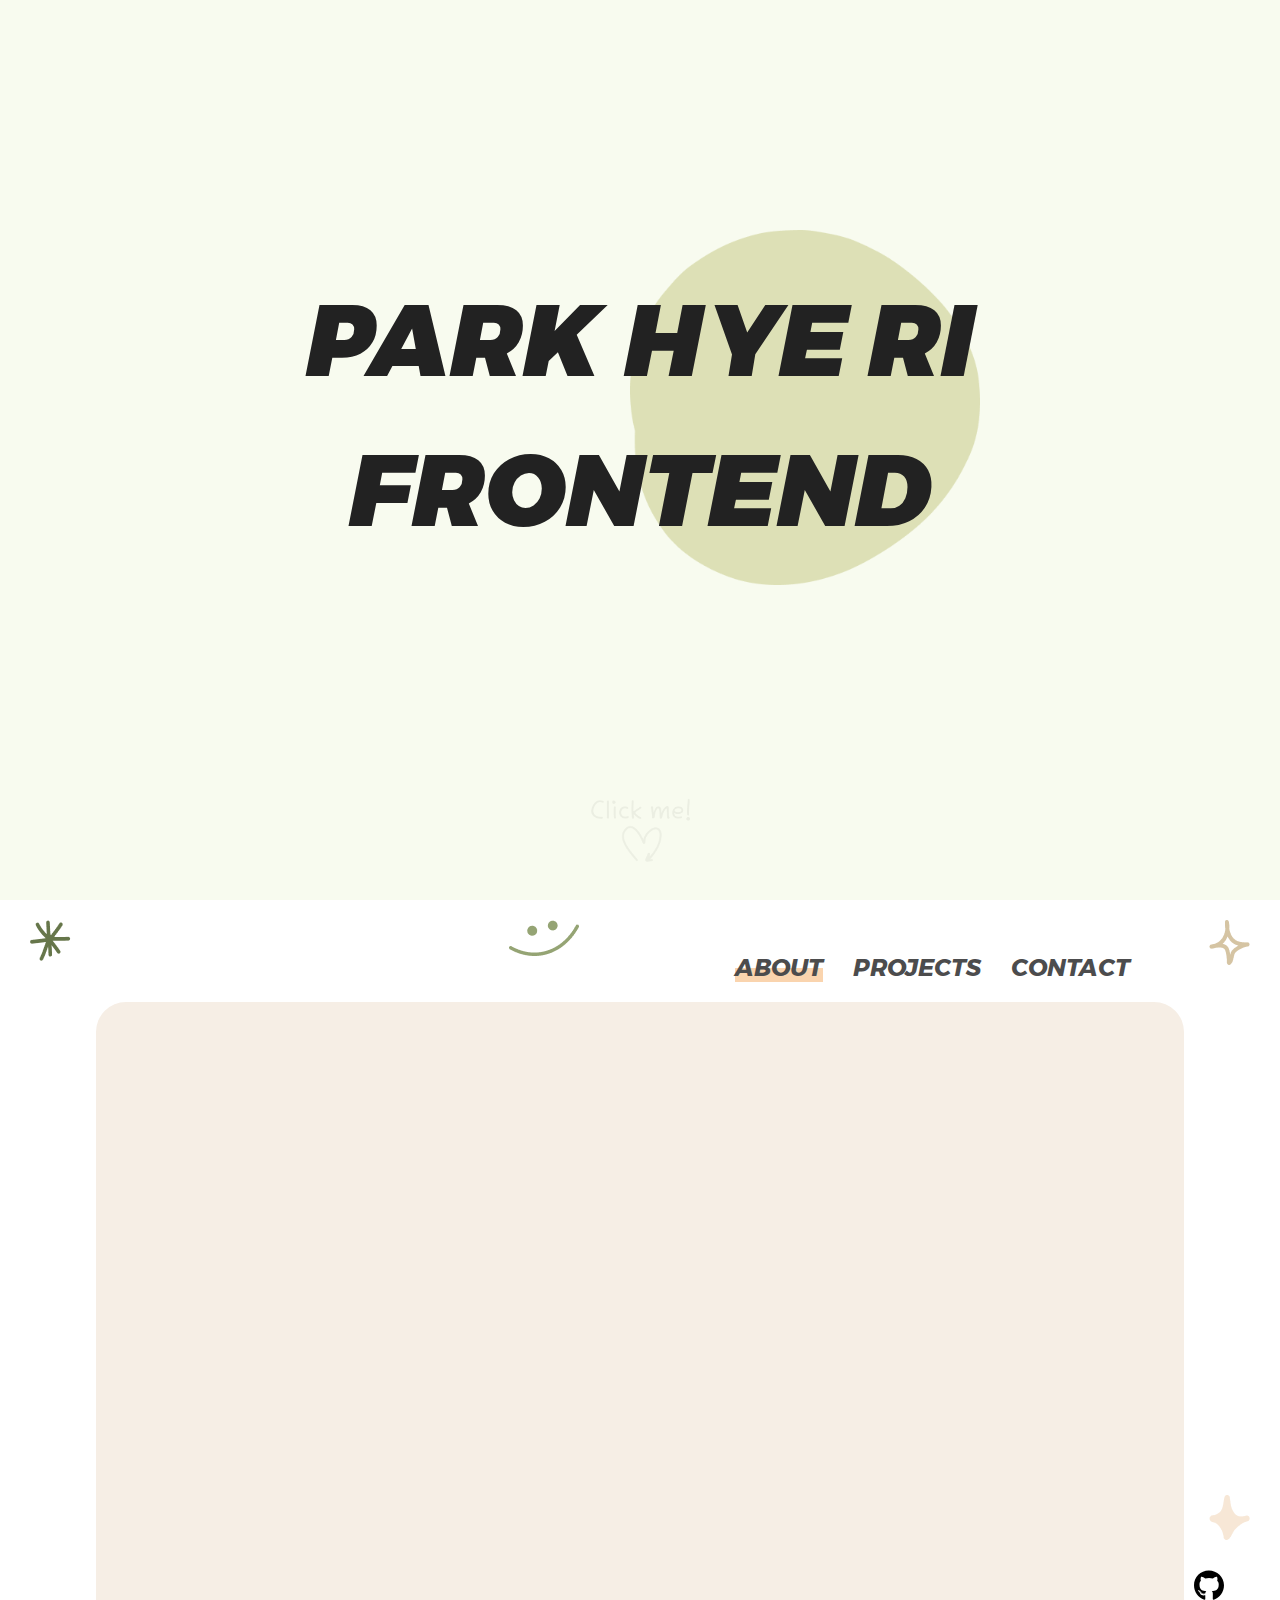
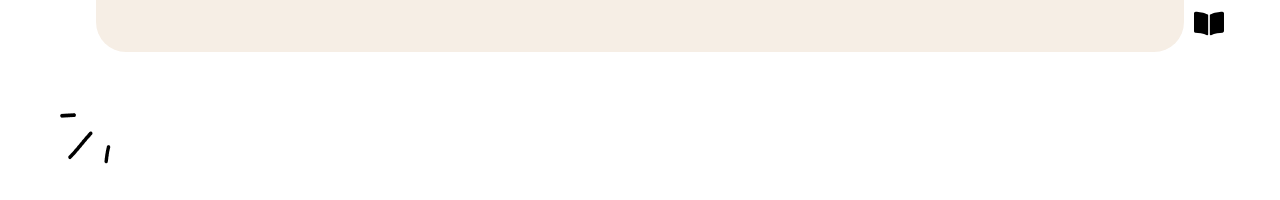
==== index.html @ 6268b131 "반응형 추가" ====
<!DOCTYPE HTML>
<html lang='ko'>
<head>
	<title>박혜리 포트폴리오</title>
	<meta charset='utf-8'>
	<meta name='Viewport' content='width=device-width, initial-scale=1.0, minimum-scale=1.0, maximum-scale=1.6'>
	<meta name='Title' content='박혜리 포트폴리오'>
	<meta name='Subject' content='박혜리 포트폴리오'>
	<meta name='Keywords' content='박혜리 포트폴리오'>
	<meta name='Author' content='Hyeri Park'>
	<meta name='Publisher' content='Hyeri Park'>
	<meta name='Description' content='박혜리의 포트폴리오입니다.'>
	<meta name='Author-Date' content='2022-08-07'>
	<meta name='Robots' content='index,follow'>

	<link rel="stylesheet" href="./css/swiper-bundle.min.css"/>
	<link href="https://unpkg.com/aos@2.3.1/dist/aos.css" rel="stylesheet">
	<link rel='stylesheet' href='css/reset.css'>
	<link rel='stylesheet' href='css/style.css'>

	<link rel="shortcut icon" href="./img/favicon.png" type="image/x-icon">
	<link rel="icon" href="./img/favicon.png" type="image/x-icon">

	<script src="./js/jquery-1.12.4.min.js"></script>
	<script src="https://cdn.jsdelivr.net/npm/swiper/swiper-bundle.min.js"></script>
	<script src="https://unpkg.com/aos@2.3.1/dist/aos.js"></script>
	<script src='js/script.js' defer></script>
</head>
<body>
	<div id="wrap">
		<header id="header" class="content header-area">
			<div class="heading">
				<div>
					<h1 class="slide-up">
						PARK HYE RI
					</h1>
				</div>
				<div>
					<h1 class="slide-up">
						FRONTEND
					</h1>
				</div>
			</div>
			<img src="./img/Vector.png" alt="Vector" class="vector">
			<a href="#content" class="click"></a>
		</header> 
		<main>
			<section id="content" class="content scroll-spy">
				<div class="menu-wrap">
					<ul class="menu">
						<li><a href="#about-wrap" class="on">ABOUT</a></li>
						<li><a href="#projects-wrap">PROJECTS</a></li>
						<li><a href="#contact-wrap">CONTACT</a></li>
					</ul>
				</div>
				<div class="content-wrap">
					<div data-aos="fade-up" data-aos-easing="linear" data-aos-duration="800" id="about-wrap" class="ct-wrap">
						<div class="desc_l">
							<h2>About me</h2>
							<img src="./img/me.JPG" alt="이미지">
							<div class="about_me">
								<p class="name">Name.</p><span>박혜리</span><br />
								<p class="age">Age.</p><span>25세</span><br />
								<p class="contact">Contact.</p><span>010.3350.7103</span><br />
								<p class="email">E-mail.</p><span>parkri1240@gmail.com</span>
							</div>
							<p>늘 혁신과 변화를 꿈꾸는 박혜리입니다.<br />
								배우는 것을 좋아하고,<br />
								새로운 목표를 향한 도전을 즐깁니다. <br />
								발전해가는 모습 확실하게 보여드리겠습니다! 
							</p>
						</div>
						<div class="skills">
							<p>Skills</p>
							<div class="skill-wrap">
								<div class="html">
									<p class="sub">HTML/CSS</p>
									<p class="percent">90%</p>
									<div id="skill-bar" class="progress-bar">
										<div class="progress"> </div>
									</div>
								</div>
								<div class="js">
									<p class="sub">Javascript</p>
									<p class="percent">70%</p>
									<div id="skill-bar" class="progress-bar">
										<div class="progress-bar2"></div>
									</div>
									
								</div>
								<div class="jquery">
									<p class="sub">jQuery</p>
									<p class="percent">70%</p>
									<div id="skill-bar" class="progress-bar">
										<div class="progress-bar3"></div>
									</div>
								</div>
								<div class="react">
									<p class="sub">React</p>
									<p class="percent">60%</p>
									<div id="skill-bar" class="progress-bar">
										<div class="progress-bar4"></div>
									</div>
								</div>
							</div>
							<div class="skill-etc">
								<p>Bootstrap</p>
								<p class="etcP">Scss</p>
								<p class="etcP">Git</p>
								<p>Photoshop</p>
								<p>Illustrator</p>
								<p>Figma</p>
								<p>Zeplin</p>
							</div>
						</div>
					</div>
					<div id="projects-wrap" class="ct-wrap">
						<div class="projects-header">
							<h2>Projects</h2>
						</div>
						<div class="swiper mySwiper">
							<div class="swiper-wrapper">
								<div class="swiper-slide slideMr">
								<img src="./img/p_01.png" alt="행정안전부">
								<div class="content">
									<a href="http://hyeri1240.dothome.co.kr/index.html" target="_blank">바로가기</a>
								</div>
								<h3>01. 행정안전부</h3>
								<p>- 22.06.17~22.07.15 (약 1개월 소요)<br />
									- 관공서 홈페이지 및 주요 메뉴 페이지 클론 코딩<br />
									- Api(뉴스, 날씨, 지도)<br />
									- HTML, CSS, Javascript<br />
								</p>
								</div>
								<div class="swiper-slide">
								<img src="./img/p_02.png" alt="행정안전부">
								<div class="content">
									<a href="https://ririhh.github.io/lotte/" target="_blank">바로가기</a>
								</div>
								<h3>02. 롯데백화점</h3>
								<p>- 22.07.20~22.08.07 (약 2주 소요)<br />
									- 클론 코딩 및 반응형 리디자인<br />
									- HTML, CSS, jQuery<br />
								</p>
								</div>
								<div class="swiper-slide">
								<img src="./img/p_03.png" alt="29cm">
								<div class="content">
									<a href="https://ririhh.github.io/mobile/" target="_blank">바로가기</a>
								</div>
								<h3>03. 29CM </h3>
								<p>- 22.08.08~22.08.15 (약 1주 소요)<br />
									- 29CM 어플을 새로운 웹 앱으로 구현<br />
									- HTML, SCSS, ,Javascript, jQuery<br />
								</p>
								</div>
								<div class="swiper-slide">
								<img src="./img/p_05.png" alt="투두">
								<div class="content">
									<a href="https://ririhh.github.io/momentum_js/" target="_blank">바로가기</a>
								</div>
								<h3>04. 크롭 앱</h3>
								<p>- 22.08.28~22.09.04 (약 1주 소요)<br />
									- 크롬 앱 클론 코딩<br />
									- 투 두 리스트, 현재 위치/시각, 배경 사진/명언 랜덤<br />
									- HTML, CSS, Javascript<br />
								</p>
								</div>
								<div class="swiper-slide">
								<img src="./img/p_04.png" alt="그림판">
								<div class="content">
									<a href="https://ririhh.github.io/meme-maker/" target="_blank">바로가기</a>
								</div>
								<h3>05. 그림판</h3>
								<p>- 22.09.10~22.09.18 (약 1주 소요)<br />
									- 그림판으로 활용 가능한 클론 코딩<br />
									- 그림 그리기, 이미지 추가, 삭제 기능 추가<br >
									- HTML, CSS, Javascript<br />
								</p>
								</div>
								<div class="swiper-slide">
								<img src="./img/p_06.png" alt="kurly">
								<div class="content">
									<a href="https://ririhh.github.io/kurly/" target="_blank">바로가기</a>
								</div>
								<h3>06. 마켓컬리 회원가입 폼</h3>
								<p>- 22.09.13~22.09.28 (약 2주 소요)<br />
									- 클론 코딩<br />
									- React, SCSS<br />
								</p>
								</div>
							</div>
							<div class="swiper-button-next"><img src="./img/next_btn.png" alt="next"></div>
						</div>
					</div>
					<div id="contact-wrap" class="ct-wrap">
						<div class="contact-header">
							<h2 class="contact">Contact</h2>
							<h2 class="thankyou">Thank you!</h2>
						</div>
						<div class="myInfo">
							<div class="myInfo-wrap">
								<p><img src="./img/location.png" alt="location">Suwon-si, South Korea</p>
								<p><img src="./img/email.png" alt="email">parkri1240@gmail.com</p>
								<p><img src="./img/call.png" alt="call">010.3350.7103</p>
							</div>
						</div>
					</div>
					<div class="link">
						<ul>
							<li><a href="https://github.com/ririhh" target="_blank"><img src="./img/github.svg" alt="gitImg"></a></li>
							<li><a href="https://ririhh.github.io/daily/" target="_blank"><img src="./img/book.svg" alt="bookImg" class="book"></a></li>
						</ul>
					</div>
				</div>
				<div class="bImg2">
					<img src="./img/b1.png" alt="b1" class="b102">
					<img src="./img/b2.png" alt="b2" class="b202">
					<img src="./img/b3.png" alt="b3" class="b302">
					<img src="./img/b4.png" alt="b4" class="b402">
					<img src="./img/b5.png" alt="b5" class="b502">
				</div>
			</section>
		</main>
	</div>
	<div class="alert">
		<h2>Your screen is too small.</h2>
	</div>
</div>

</body>
</html>
---- css/style.css ----
@charset "utf-8";

@font-face {
    font-family: 'Montserrat-extra';
    src: url('../font/Montserrat-BlackItalic.ttf') format('truetype');
}
@font-face {
  font-family: 'Montserrat-bold';
  src: url('../font/Montserrat-BoldItalic.ttf') format('truetype');
}


html{width:100%; height:100%; overflow: hidden;} 
body {width: 100%; height: 100%; background-attachment: fixed;}

#header{position: relative; z-index: 1; width: 100%; height: 100vh; background: #F8FBEF;}
#header .vector{position: absolute; right: 300px; top: 230px; width: 350px; z-index: 10;}
#header .click{width: 100px; height: 68px; position: absolute; bottom: 38px; left: 50%; transform: translateX(-50%); cursor: pointer; background: url(../img/click.png) no-repeat; background-size: cover; 
  animation: motion 0.5s linear 0s infinite alternate;
  -moz-animation: motion 0.5s linear 0s infinite alternate;
  -webkit-animation: motion 0.5s linear 0s infinite alternate;
  -o-animation: motion 0.5s linear 0s infinite alternate;
  display: none;
}
#header .click:hover{background: url(../img/click_hover.png) no-repeat; width: 100px; height: 68px; background-size: cover;}

@keyframes motion {
	0% {bottom: 38px; }
	100% {bottom: 28px;}
}


#header .heading{position: relative; top: 265px; z-index: 11;}
#header .heading>div{overflow: hidden;}
#header .heading>div{-webkit-animation-delay: 0; animation-delay: 0;}
#header .heading>div:nth-child(2)>p{-webkit-animation-delay: 0.05s; animation-delay: 0.05s;}
#header .heading div h1{font-size: 100px; font-family: 'Montserrat-extra'; text-align: center; 
  animation: slide-up 1.2s cubic-bezier(0.65, 0, 0.35, 1) both;
  -webkit-animation: slide-up 1.2s cubic-bezier(0.65, 0, 0.35, 1) both;}

@-webkit-keyframes slide-up {
  0% {
    transform: translateY(100px);
  }
  100% {
    transform: translateY(0);
  }
}

@keyframes slide-up {
  0% {
    transform: translateY(100px);
  }
  100% {
    transform: translateY(0);
  }
}

#content{position: relative; width: 100%; height: 100vh; overflow: hidden;}
#content .menu-wrap{position: absolute; right: 120px; top: 50px;}
#content .menu-wrap ul{display: flex;}
#content .menu-wrap ul li{margin-right: 30px;}
#content .menu-wrap ul li a{font-size: 24px;font-family: 'Montserrat-bold', sans-serif; color: #4C4C4D;}
#content .menu-wrap ul li a.on{background: linear-gradient(to top, #fad4ae 50%, transparent 50%);}
#content .content-wrap{width: 85%; height: 650px; background: #f6eee5; border-radius: 30px; position: relative; top: 102px; left: 50%; transform: translateX(-50%);}
#content .content-wrap #about-wrap{display: flex;  
  animation: fadein 3s;
  -moz-animation: fadein 3s; 
  -webkit-animation: fadein 3s; 
  -o-animation: fadein 3s;}
#content .content-wrap #about-wrap .desc_l{width: 50%; position: relative; top: 130px;}
#content .content-wrap #about-wrap .desc_l h2{font-size: 40px; color: #4C4C4D; font-family: 'Montserrat-bold', sans-serif; position: absolute; top: -90px; left: 45px; font-weight: 900;}
#content .content-wrap #about-wrap .desc_l img{border-radius: 50%; width: 130px; position: absolute; top: 25px; left: 40px;}
#content .content-wrap #about-wrap .desc_l>p{font-size: 23px; text-align: center; line-height: 200%; position: relative; top: 250px; left: 0px; line-height: 210%;}
#content .content-wrap #about-wrap .desc_l .about_me{line-height: 50.2px; position: absolute; left: 200px; top: 14px; width: 345px; font-size: 22px;}
#content .content-wrap #about-wrap .desc_l .about_me p{display: inline; color: #66764A; font-weight: 500; padding-right: 35px;} 
#content .content-wrap #about-wrap .desc_l .about_me p.name{padding-right: 51px;}
#content .content-wrap #about-wrap .desc_l .about_me p.age{padding-right: 75px;}
#content .content-wrap #about-wrap .desc_l .about_me p.contact{padding-right: 34px;}
#content .content-wrap #about-wrap .desc_l .about_me p.email{padding-right: 48px; white-space: nowrap;}
#content .content-wrap #about-wrap .skills{width: 50%; padding: 104px 63px 0 63px;}
#content .content-wrap #about-wrap .skills>p{font-size: 26px; font-weight: bold; border-bottom: 2px solid #333; width: 140px;}
#content .content-wrap #about-wrap .skills .skill-wrap>div{position: relative; margin-top: 28px;}
#content .content-wrap #about-wrap .skills .skill-wrap div>p{display: inline; font-size: 16px;}
#content .content-wrap #about-wrap .skills .skill-wrap div .percent{position: absolute; right: 0;}
#content .content-wrap #about-wrap .skills .skill-etc{margin-top: 40px;}
#content .content-wrap #about-wrap .skills .skill-etc p{display: inline-block; font-size: 14px; margin-right: 5px;border: 1px solid #333; padding: 5px 10px;}
#content .bImg2 img{position: absolute;}
#content .bImg2 .b102{top:20px; left: 30px;}
#content .bImg2 .b202{top:20px; right: 30px;}
#content .bImg2 .b302{top:20px; right: 700px;}
#content .bImg2 .b402{bottom: 36px; left: 75px;}
#content .bImg2 .b502{bottom: 260px; right: 30px;}

#skill-bar{margin-top: 10px;}
.progress-bar, .progress-bar2, .progress-bar3, .progress-bar4 {width: 100%; height: 30px; background-color: #dedede; font-weight: 600; font-size: .8rem; margin-bottom: 1rem; border-radius: 20px;}
.progress-bar>div{width: 0; height: 30px; padding: 0; text-align: center; color: #111; border-radius: 20px;}
.progress-bar .progress { background-color: #66764A;}
.progress-bar .progress-bar2 {background-color: #D5C4A3;}
.progress-bar .progress-bar3 {background-color: #e0ac73;}
.progress-bar .progress-bar4 {background-color: #95A474;}

#content .content-wrap #projects-wrap {display: none;
  animation: fadein 3s;
  -moz-animation: fadein 3s; 
  -webkit-animation: fadein 3s; 
  -o-animation: fadein 3s;}

@keyframes fadein {
  from {
      opacity: 0;
  }
  to {
      opacity: 1;
  }
}
@-moz-keyframes fadein { 
    from {
        opacity: 0;
    }
    to {
        opacity: 1;
    }
}
@-webkit-keyframes fadein { 
    from {
        opacity: 0;
    }
    to {
        opacity: 1;
    }
}
@-o-keyframes fadein { 
    from {
        opacity: 0;
    }
    to {
        opacity: 1;
    }
}

#content .content-wrap #projects-wrap .projects-header{display: flex; justify-content: space-between;}
#content .content-wrap #projects-wrap .projects-header h2{font-size: 40px; color: #4C4C4D; font-family: 'Montserrat-bold', sans-serif; position: absolute; top: 40px; left: 45px; font-weight: 900;}
#content .content-wrap #projects-wrap .projects-header .menu{position: absolute; top:70px; right: 100px; z-index: 999;}
#content .content-wrap #projects-wrap .projects-header .menu ul{display: flex; height: 0;}
#content .content-wrap #projects-wrap .projects-header .menu ul li{margin-left: 60px;}
#content .content-wrap #projects-wrap .projects-header .menu ul li a{font-size: 22px; color: #333; font-weight: 600; letter-spacing: 3px;}
#content .content-wrap #projects-wrap .projects-header .menu ul li:hover a{color: rgb(0,0,0,.5);}
#content .content-wrap #projects-wrap .p_main .p_btn a.prev{position: absolute; top: 85%; left: 30px;}
#content .content-wrap #projects-wrap .p_main .p_btn a.next{position: absolute; top: 85%; right: 30px;}

#content .content-wrap .arrow{position: absolute; top: 90%; left: 50%; transform: translateX(-50%); z-index: 9999;}

.swiper {
  position: absolute;
  top: 13%;
  left: 10px;
  width: 100%;
  height: 77%;
}

.swiper-slide:first-child{
  margin-left: -60px;
}

.swiper-slide img {
  display: block;
  width: 340px;
  height: 193px;
  object-fit: cover;
  position: absolute;
  top: 72px;
  left: 180px;
}
.swiper-slide img.cmImg{
  width:300px
}

.swiper-slide h3{
  font-size: 22px;
  position: absolute;
  top: 282px;
  left: 190px;
  font-weight: bold;
  width: 320px;
  text-align: left;
}
.swiper-slide p{
  text-align: left;
  font-size: 18px;
  position: absolute;
  top: 324px;
  left: 190px;
  width: 417px;
  line-height: 180%;
}

.swiper-slide .content{
  position: absolute;
  top: 72px;
  left: 180px;
}
.swiper-slide>div:hover a{
  opacity: 1;
}
.swiper-slide .content a{
  background: rgba(0,0,0,.7);
  border-radius: 15px;
  transition: .5s;
  opacity: 0;
  width: 340px;
  height: 193px;
  display: block;
  text-align: center;
  line-height: 198px;
  color: #fff;
}
.swiper-button-next{
  position: absolute;
  top:480px;
  right: 200px;
}
.swiper-wrapper{
  margin-left:-110px
}

#content .content-wrap #contact-wrap{display: none;  
  animation: fadein 3s;
  -moz-animation: fadein 3s; 
  -webkit-animation: fadein 3s; 
  -o-animation: fadein 3s;}
#content .content-wrap #contact-wrap .contact-header h2{font-size: 40px; color: #4C4C4D; font-family: 'Montserrat-bold', sans-serif; font-weight: 900;}
#content .content-wrap #contact-wrap .contact-header .contact{position: relative; top: 40px; left: 45px;}
#content .content-wrap #contact-wrap .contact-header .thankyou{position: absolute; bottom: 40px; right: 45px;}
#content .content-wrap #contact-wrap .myInfo{line-height: 550%; position: relative; top: 140px; height: 250px;}
#content .content-wrap #contact-wrap .myInfo .myInfo-wrap{width: 270px; margin: 18px auto;}
#content .content-wrap #contact-wrap .myInfo .myInfo-wrap p{font-size: 20px; position: relative; }
#content .content-wrap #contact-wrap .myInfo .myInfo-wrap p img{width: 40px; position: relative; top: 13px; left: -8px;}
#content .content-wrap .link ul{position: absolute; bottom: 10px; right:-40px;}
#content .content-wrap .link ul li a img{width: 30px; transition: .4s;}
#content .content-wrap .link ul li:hover a img{scale: 1.2;}
#content .content-wrap .link ul li a .book{margin-top: 3px;}

.alert{background: #F8FBEF; width: 100%; height: 100vh; display: grid; place-items: center; display: none;}
.alert h2{font-size: 30px; position: absolute; top: 50%; left: 50%; transform: translate(-50%,-50%); width: 25ch; animation: typing 2s steps(25), blink .5s step-end infinite alternate; white-space: nowrap;  overflow: hidden; font-family: monospace;} 

@keyframes typing {
  from {
    width: 0
  }
}
    
@keyframes blink {
  50% {
    border-color: transparent
  }
}
 
@media screen and (max-width: 1330px ){
  #content .content-wrap #about-wrap .skills .skill-etc p{margin-bottom: 10px;}
  #content .content-wrap #about-wrap .desc_l .about_me{font-size: 18px;}
  #content .content-wrap #about-wrap .desc_l .about_me p.age{padding-right: 66px;}
  #content .content-wrap #about-wrap .desc_l .about_me p.contact{padding-right: 37px;}
  #content .content-wrap #about-wrap .desc_l>p{font-size: 20px; top: 284px; left: 25px;}
  #content .bImg2 .b402{left: 60px;}
}
@media screen and (max-width: 1169px ){
  #content .content-wrap #about-wrap .desc_l .about_me{font-size: 16px;}
  #content .content-wrap #about-wrap .desc_l .about_me p.age{padding-right: 63px;}
}
@media screen and (max-width: 1104px ){
  #content .content-wrap #about-wrap .desc_l .about_me p.name{padding-right: 20px;}
  #content .content-wrap #about-wrap .desc_l .about_me p.age{padding-right: 34px;}
  #content .content-wrap #about-wrap .desc_l .about_me p.contact{padding-right: 8px;}
  #content .content-wrap #about-wrap .desc_l .about_me p.email{padding-right: 19px;}
  #content .bImg2 .b402{left: 48px;}
}
@media screen and (max-width: 1050px ){
  #content .content-wrap #about-wrap .desc_l .about_me{font-size: 14px;}
  #content .content-wrap #about-wrap .desc_l>p{font-size: 19px;}
}
@media screen and (max-width: 1290px ){
  .swiper-slide img{width: 279px; height: auto;}
  .swiper-slide .content a{width: 279px; height: 158.36px; line-height: 160px;}
  .swiper-slide h3{top: 250px;}
  .swiper-slide p{top: 288px;}
  .swiper{left: 0;}
}
@media screen and (max-width: 1225px ){
  .swiper-slide img{width: 252px; height: auto;}
  .swiper-slide .content a{width: 252px; height: 143.78px; line-height: 148px;}
  .swiper-slide h3{top: 230px;}
  .swiper-slide p{top: 268px; font-size: 14px;}
}
@media screen and (max-width: 1000px ){
  #wrap{display: none;}
  .alert{display: block;}
}
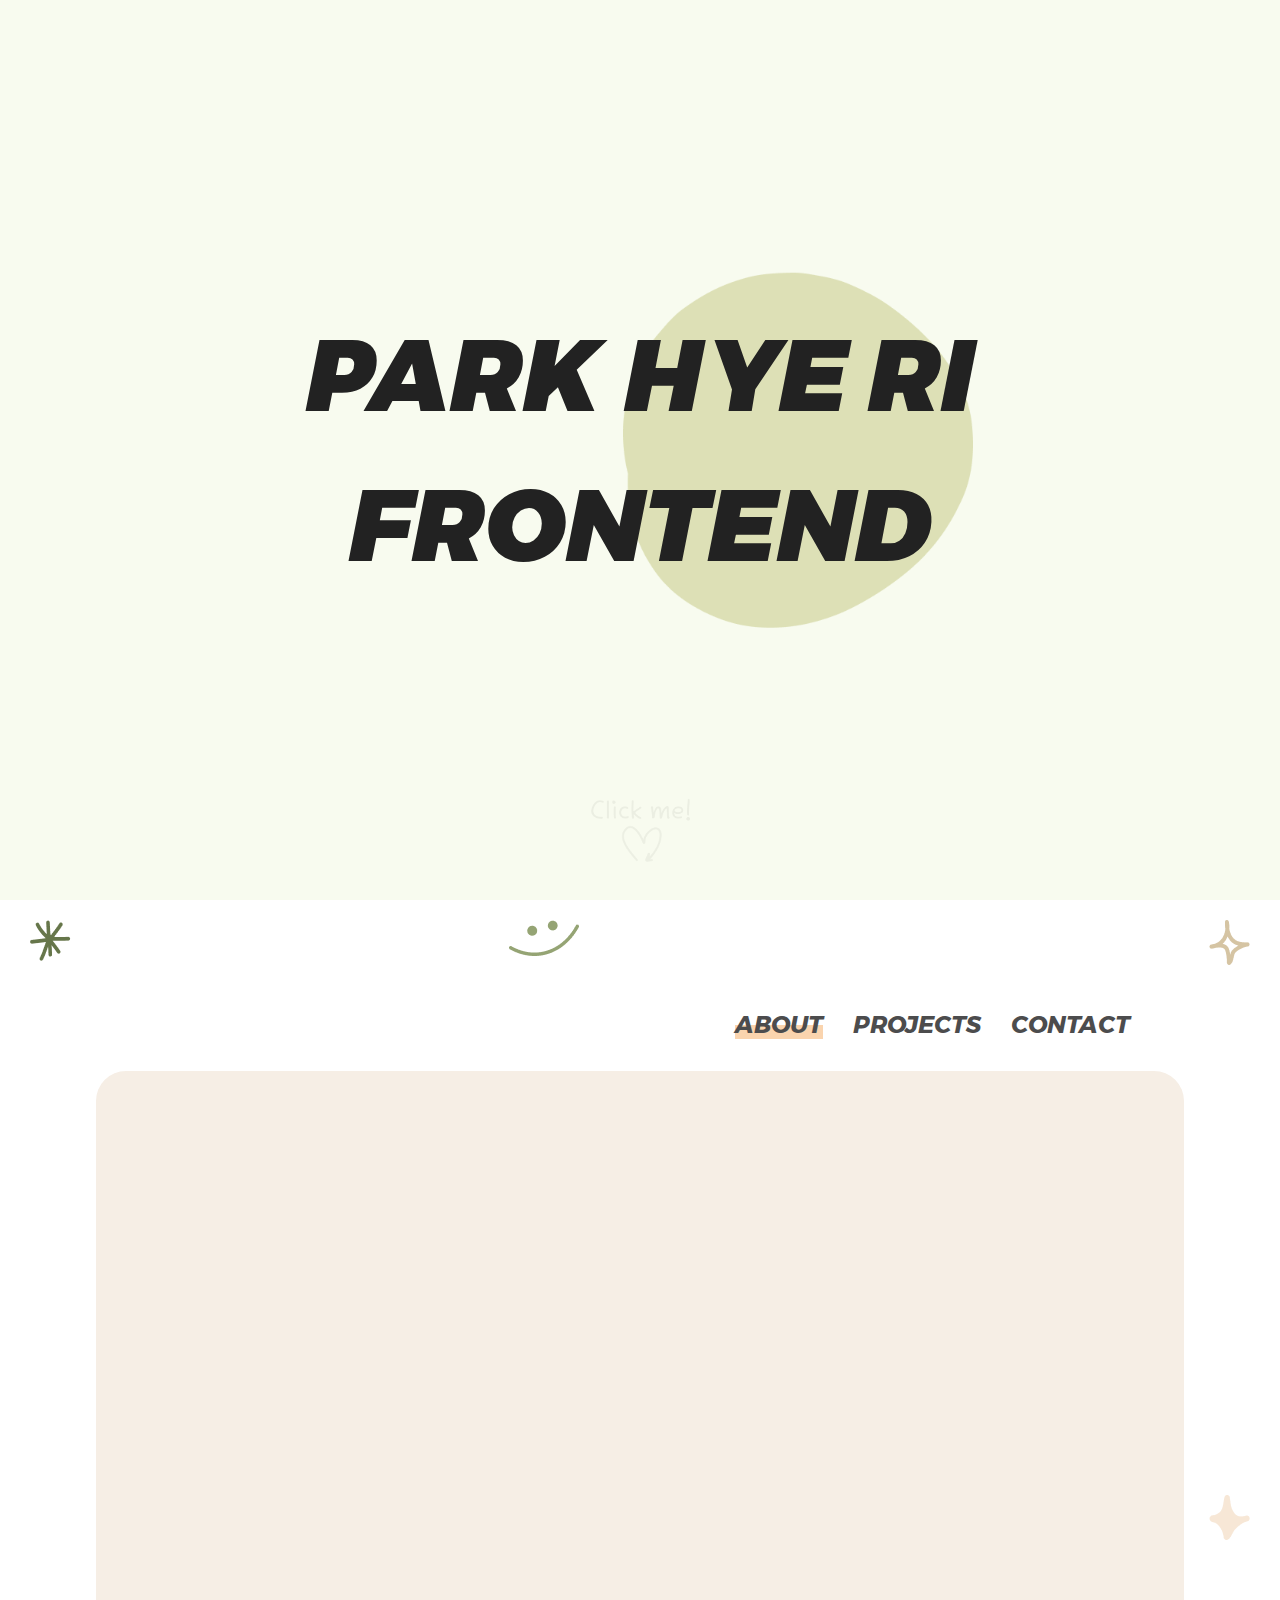
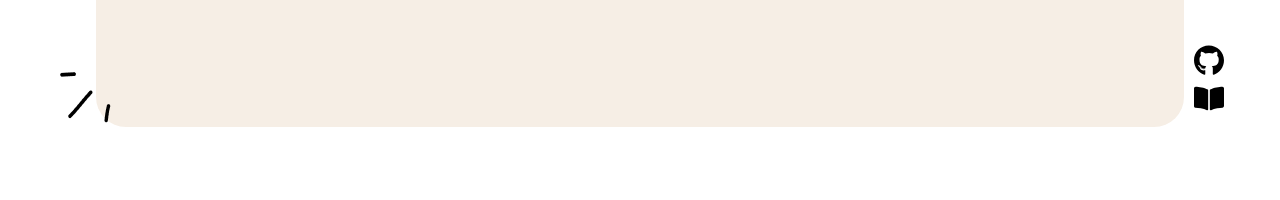
==== commit 263c8f37: "설명 추가" ====
--- a/index.html
+++ b/index.html
@@ -55,8 +55,8 @@
 				</div>
 				<div class="content-wrap">
 					<div data-aos="fade-up" data-aos-easing="linear" data-aos-duration="800" id="about-wrap" class="ct-wrap">
+						<h2>About me</h2>
 						<div class="desc_l">
-							<h2>About me</h2>
 							<img src="./img/me.JPG" alt="이미지">
 							<div class="about_me">
 								<p class="name">Name.</p><span>박혜리</span><br />
@@ -161,7 +161,7 @@
 								</div>
 								<h3>04. 크롭 앱</h3>
 								<p>- 22.08.28~22.09.04 (약 1주 소요)<br />
-									- 크롬 앱 클론 코딩<br />
+									- 자바스크립트를 이용한 크롬 앱 클론 코딩<br />
 									- 투 두 리스트, 현재 위치/시각, 배경 사진/명언 랜덤<br />
 									- HTML, CSS, Javascript<br />
 								</p>
@@ -173,7 +173,7 @@
 								</div>
 								<h3>05. 그림판</h3>
 								<p>- 22.09.10~22.09.18 (약 1주 소요)<br />
-									- 그림판으로 활용 가능한 클론 코딩<br />
+									- 자바스크립트를 이용한 그림판 클론 코딩<br />
 									- 그림 그리기, 이미지 추가, 삭제 기능 추가<br >
 									- HTML, CSS, Javascript<br />
 								</p>
@@ -227,6 +227,5 @@
 		<h2>Your screen is too small.</h2>
 	</div>
 </div>
-
 </body>
 </html>
--- a/css/style.css
+++ b/css/style.css
@@ -8,13 +8,24 @@
   font-family: 'Montserrat-bold';
   src: url('../font/Montserrat-BoldItalic.ttf') format('truetype');
 }
-
+@font-face {
+  font-family: 'NotoSansR';
+  src: url('../font/NotoSansKR-Regular.otf') format('truetype');
+}
+@font-face {
+  font-family: 'NotoSanM';
+  src: url('../font/NotoSansKR-Medium.otf') format('truetype');
+}
+@font-face {
+  font-family: 'NotoSansB';
+  src: url('../font/NotoSansKR-Bold.otf') format('truetype');
+}
 
 html{width:100%; height:100%; overflow: hidden;} 
-body {width: 100%; height: 100%; background-attachment: fixed;}
+body {width: 100%; height: 100%; font-family: 'NotoSansR', sans-serif;}
 
 #header{position: relative; z-index: 1; width: 100%; height: 100vh; background: #F8FBEF;}
-#header .vector{position: absolute; right: 300px; top: 230px; width: 350px; z-index: 10;}
+#header .vector{position: absolute; right: 24%; top: 50%; transform: translateY(-50%); width: 350px; z-index: 10;}
 #header .click{width: 100px; height: 68px; position: absolute; bottom: 38px; left: 50%; transform: translateX(-50%); cursor: pointer; background: url(../img/click.png) no-repeat; background-size: cover; 
   animation: motion 0.5s linear 0s infinite alternate;
   -moz-animation: motion 0.5s linear 0s infinite alternate;
@@ -30,7 +41,7 @@
 }
 
 
-#header .heading{position: relative; top: 265px; z-index: 11;}
+#header .heading{position: absolute; top: 50%; left: 50%; transform: translate(-50%,-50%); width: 100%; z-index: 11;}
 #header .heading>div{overflow: hidden;}
 #header .heading>div{-webkit-animation-delay: 0; animation-delay: 0;}
 #header .heading>div:nth-child(2)>p{-webkit-animation-delay: 0.05s; animation-delay: 0.05s;}
@@ -62,29 +73,26 @@
 #content .menu-wrap ul li{margin-right: 30px;}
 #content .menu-wrap ul li a{font-size: 24px;font-family: 'Montserrat-bold', sans-serif; color: #4C4C4D;}
 #content .menu-wrap ul li a.on{background: linear-gradient(to top, #fad4ae 50%, transparent 50%);}
-#content .content-wrap{width: 85%; height: 650px; background: #f6eee5; border-radius: 30px; position: relative; top: 102px; left: 50%; transform: translateX(-50%);}
-#content .content-wrap #about-wrap{display: flex;  
+#content .content-wrap{width: 85%; height: 656px; background: #f6eee5; border-radius: 30px; position: absolute; top: 12%; left: 50%; transform: translateX(-50%);}
+#content .content-wrap #about-wrap{
+  display: flex;
   animation: fadein 3s;
   -moz-animation: fadein 3s; 
   -webkit-animation: fadein 3s; 
   -o-animation: fadein 3s;}
-#content .content-wrap #about-wrap .desc_l{width: 50%; position: relative; top: 130px;}
-#content .content-wrap #about-wrap .desc_l h2{font-size: 40px; color: #4C4C4D; font-family: 'Montserrat-bold', sans-serif; position: absolute; top: -90px; left: 45px; font-weight: 900;}
+#content .content-wrap #about-wrap h2{font-size: 40px; color: #4C4C4D; font-family: 'Montserrat-bold', sans-serif; position: absolute; top: 38px; left: 47px;}
+#content .content-wrap #about-wrap .desc_l{width: 50%; position: relative; top: 120px; left: 5%;}
 #content .content-wrap #about-wrap .desc_l img{border-radius: 50%; width: 130px; position: absolute; top: 25px; left: 40px;}
-#content .content-wrap #about-wrap .desc_l>p{font-size: 23px; text-align: center; line-height: 200%; position: relative; top: 250px; left: 0px; line-height: 210%;}
-#content .content-wrap #about-wrap .desc_l .about_me{line-height: 50.2px; position: absolute; left: 200px; top: 14px; width: 345px; font-size: 22px;}
-#content .content-wrap #about-wrap .desc_l .about_me p{display: inline; color: #66764A; font-weight: 500; padding-right: 35px;} 
-#content .content-wrap #about-wrap .desc_l .about_me p.name{padding-right: 51px;}
-#content .content-wrap #about-wrap .desc_l .about_me p.age{padding-right: 75px;}
-#content .content-wrap #about-wrap .desc_l .about_me p.contact{padding-right: 34px;}
-#content .content-wrap #about-wrap .desc_l .about_me p.email{padding-right: 48px; white-space: nowrap;}
-#content .content-wrap #about-wrap .skills{width: 50%; padding: 104px 63px 0 63px;}
+#content .content-wrap #about-wrap .desc_l>p{font-size: 23px; text-align: center; position: relative; top: 240px; left: -11%; line-height: 220%;}
+#content .content-wrap #about-wrap .desc_l .about_me{line-height: 50.2px; position: absolute; left: 250px; top: 14px; width: 360px; font-size: 22px;}
+#content .content-wrap #about-wrap .desc_l .about_me p{display: block; color: #66764A; font-weight: 500; width: 120px; float: left;} 
+#content .content-wrap #about-wrap .skills{width: 50%; padding: 103px 63px 0 63px;}
 #content .content-wrap #about-wrap .skills>p{font-size: 26px; font-weight: bold; border-bottom: 2px solid #333; width: 140px;}
 #content .content-wrap #about-wrap .skills .skill-wrap>div{position: relative; margin-top: 28px;}
 #content .content-wrap #about-wrap .skills .skill-wrap div>p{display: inline; font-size: 16px;}
 #content .content-wrap #about-wrap .skills .skill-wrap div .percent{position: absolute; right: 0;}
 #content .content-wrap #about-wrap .skills .skill-etc{margin-top: 40px;}
-#content .content-wrap #about-wrap .skills .skill-etc p{display: inline-block; font-size: 14px; margin-right: 5px;border: 1px solid #333; padding: 5px 10px;}
+#content .content-wrap #about-wrap .skills .skill-etc p{display: inline-block; font-size: 14px; margin-right: 5px;border: 1px solid #333; padding: 5px 10px; margin-bottom: 10px;}
 #content .bImg2 img{position: absolute;}
 #content .bImg2 .b102{top:20px; left: 30px;}
 #content .bImg2 .b202{top:20px; right: 30px;}
@@ -140,7 +148,7 @@
 }
 
 #content .content-wrap #projects-wrap .projects-header{display: flex; justify-content: space-between;}
-#content .content-wrap #projects-wrap .projects-header h2{font-size: 40px; color: #4C4C4D; font-family: 'Montserrat-bold', sans-serif; position: absolute; top: 40px; left: 45px; font-weight: 900;}
+#content .content-wrap #projects-wrap .projects-header h2{font-size: 40px; color: #4C4C4D; font-family: 'Montserrat-bold', sans-serif; position: absolute; top: 38px; left: 47px;}
 #content .content-wrap #projects-wrap .projects-header .menu{position: absolute; top:70px; right: 100px; z-index: 999;}
 #content .content-wrap #projects-wrap .projects-header .menu ul{display: flex; height: 0;}
 #content .content-wrap #projects-wrap .projects-header .menu ul li{margin-left: 60px;}
@@ -154,7 +162,7 @@
 .swiper {
   position: absolute;
   top: 13%;
-  left: 10px;
+  left: 19px;
   width: 100%;
   height: 77%;
 }
@@ -181,9 +189,9 @@
   position: absolute;
   top: 282px;
   left: 190px;
-  font-weight: bold;
   width: 320px;
   text-align: left;
+  font-family: 'NotoSansB';
 }
 .swiper-slide p{
   text-align: left;
@@ -218,7 +226,7 @@
 .swiper-button-next{
   position: absolute;
   top:480px;
-  right: 200px;
+  right: 17%;
 }
 .swiper-wrapper{
   margin-left:-110px
@@ -229,10 +237,10 @@
   -moz-animation: fadein 3s; 
   -webkit-animation: fadein 3s; 
   -o-animation: fadein 3s;}
-#content .content-wrap #contact-wrap .contact-header h2{font-size: 40px; color: #4C4C4D; font-family: 'Montserrat-bold', sans-serif; font-weight: 900;}
+#content .content-wrap #contact-wrap h2{font-size: 40px; color: #4C4C4D; font-family: 'Montserrat-bold', sans-serif; font-weight: 900;}
 #content .content-wrap #contact-wrap .contact-header .contact{position: relative; top: 40px; left: 45px;}
 #content .content-wrap #contact-wrap .contact-header .thankyou{position: absolute; bottom: 40px; right: 45px;}
-#content .content-wrap #contact-wrap .myInfo{line-height: 550%; position: relative; top: 140px; height: 250px;}
+#content .content-wrap #contact-wrap .myInfo{line-height: 550%; position: absolute; top: 50%; left: 50%; transform: translate(-50%,-50%); height: 250px;}
 #content .content-wrap #contact-wrap .myInfo .myInfo-wrap{width: 270px; margin: 18px auto;}
 #content .content-wrap #contact-wrap .myInfo .myInfo-wrap p{font-size: 20px; position: relative; }
 #content .content-wrap #contact-wrap .myInfo .myInfo-wrap p img{width: 40px; position: relative; top: 13px; left: -8px;}
@@ -256,42 +264,56 @@
   }
 }
  
-@media screen and (max-width: 1330px ){
-  #content .content-wrap #about-wrap .skills .skill-etc p{margin-bottom: 10px;}
-  #content .content-wrap #about-wrap .desc_l .about_me{font-size: 18px;}
-  #content .content-wrap #about-wrap .desc_l .about_me p.age{padding-right: 66px;}
-  #content .content-wrap #about-wrap .desc_l .about_me p.contact{padding-right: 37px;}
-  #content .content-wrap #about-wrap .desc_l>p{font-size: 20px; top: 284px; left: 25px;}
-  #content .bImg2 .b402{left: 60px;}
-}
-@media screen and (max-width: 1169px ){
-  #content .content-wrap #about-wrap .desc_l .about_me{font-size: 16px;}
-  #content .content-wrap #about-wrap .desc_l .about_me p.age{padding-right: 63px;}
-}
-@media screen and (max-width: 1104px ){
-  #content .content-wrap #about-wrap .desc_l .about_me p.name{padding-right: 20px;}
-  #content .content-wrap #about-wrap .desc_l .about_me p.age{padding-right: 34px;}
-  #content .content-wrap #about-wrap .desc_l .about_me p.contact{padding-right: 8px;}
-  #content .content-wrap #about-wrap .desc_l .about_me p.email{padding-right: 19px;}
-  #content .bImg2 .b402{left: 48px;}
-}
-@media screen and (max-width: 1050px ){
-  #content .content-wrap #about-wrap .desc_l .about_me{font-size: 14px;}
-  #content .content-wrap #about-wrap .desc_l>p{font-size: 19px;}
-}
-@media screen and (max-width: 1290px ){
+
+/* 미디어쿼리 */
+@media screen and (min-height: 900px ){
+  #content .menu-wrap{top: 107px;}
+  #content .content-wrap{top: 19%;}
+  #content .bImg2 .b402{bottom: 77px}
+  #content .content-wrap #about-wrap .desc_l{top: 150px;}
+  #content .content-wrap #about-wrap .skills{padding: 103px 63px 0 63px;}
+}
+@media screen and (min-width: 1770px ){
+  .swiper{left: 8%;}
+}
+@media screen and (max-width: 1596px ){
+  #content .content-wrap #about-wrap .desc_l .about_me{left: 195px;}
+}
+@media screen and (max-width: 1534px ){
+  #content .content-wrap #about-wrap .desc_l{left: 2%;}
+  #content .content-wrap #about-wrap .desc_l>p{top: 250px; left: 0;}
   .swiper-slide img{width: 279px; height: auto;}
   .swiper-slide .content a{width: 279px; height: 158.36px; line-height: 160px;}
   .swiper-slide h3{top: 250px;}
-  .swiper-slide p{top: 288px;}
-  .swiper{left: 0;}
-}
-@media screen and (max-width: 1225px ){
+  .swiper-slide p{top: 288px; font-size: 16px;}
+  .swiper{left: 3%; top: 17%;}
+  .swiper-button-next{top: 433px; right: 22%;}
+}
+@media screen and (max-width: 1330px ){
+  #content .content-wrap #about-wrap .desc_l .about_me{font-size: 18px; }
+  #content .content-wrap #about-wrap .desc_l .about_me p{width: 88px;}
+  #content .content-wrap #about-wrap .desc_l>p{font-size: 20px; top: 270px;}
+  #content .bImg2 .b402{left: 60px;}
   .swiper-slide img{width: 252px; height: auto;}
   .swiper-slide .content a{width: 252px; height: 143.78px; line-height: 148px;}
   .swiper-slide h3{top: 230px;}
   .swiper-slide p{top: 268px; font-size: 14px;}
 }
+@media screen and (max-width: 1169px ){
+  #content .content-wrap #about-wrap .desc_l .about_me{font-size: 16px;}
+  #content .content-wrap #about-wrap .desc_l .about_me p{width: 75px;}
+  .swiper-slide h3{font-size: 20px;}
+  .swiper-slide p{font-size: 12px;}
+}
+@media screen and (max-width: 1104px ){
+  #content .bImg2 .b402{left: 48px;}
+  .swiper{left: 1%;}
+}
+@media screen and (max-width: 1050px ){
+  #content .content-wrap #about-wrap .desc_l .about_me{font-size: 14px;}
+  #content .content-wrap #about-wrap .desc_l>p{font-size: 19px;}
+}
+
 @media screen and (max-width: 1000px ){
   #wrap{display: none;}
   .alert{display: block;}
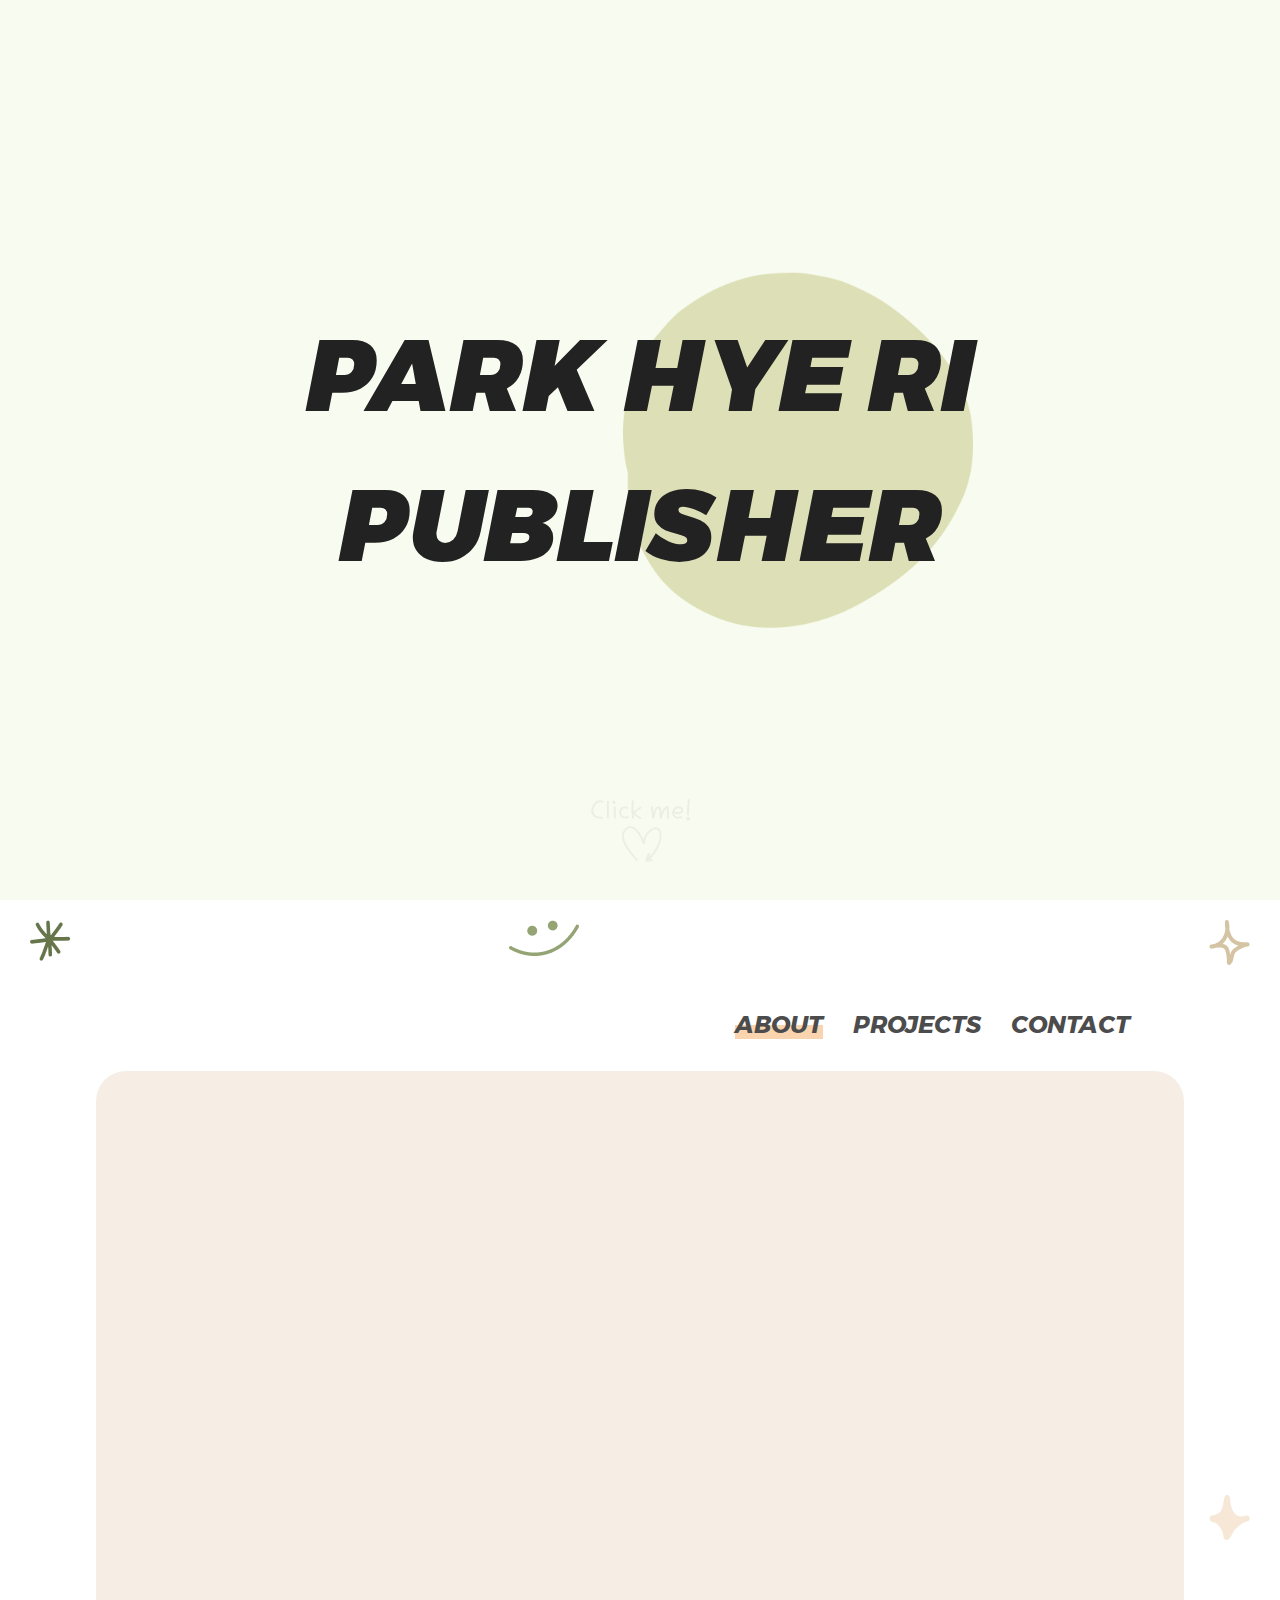
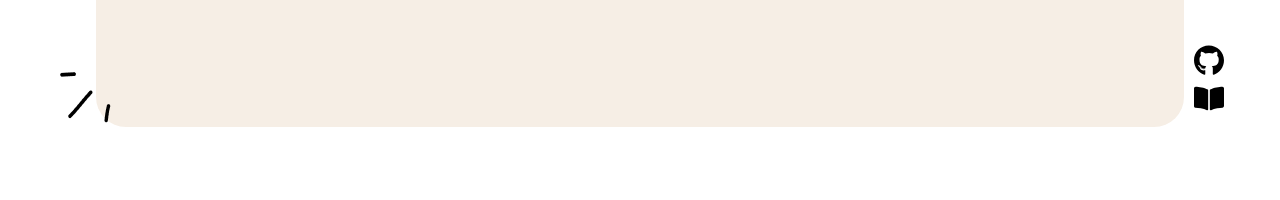
==== commit 9021630d: "first commit" ====
--- a/index.html
+++ b/index.html
@@ -37,7 +37,7 @@
 				</div>
 				<div>
 					<h1 class="slide-up">
-						FRONTEND
+						PUBLISHER
 					</h1>
 				</div>
 			</div>
@@ -174,7 +174,7 @@
 								<h3>05. 그림판</h3>
 								<p>- 22.09.10~22.09.18 (약 1주 소요)<br />
 									- 자바스크립트를 이용한 그림판 클론 코딩<br />
-									- 그림 그리기, 이미지 추가, 삭제 기능 추가<br >
+									- 그림 그리기, 이미지 추가, 삭제 기능<br >
 									- HTML, CSS, Javascript<br />
 								</p>
 								</div>
@@ -186,6 +186,7 @@
 								<h3>06. 마켓컬리 회원가입 폼</h3>
 								<p>- 22.09.13~22.09.28 (약 2주 소요)<br />
 									- 클론 코딩<br />
+									- 아이디/비밀번호 조합, 주소 찾기 Api 등의 기능 <br />
 									- React, SCSS<br />
 								</p>
 								</div>
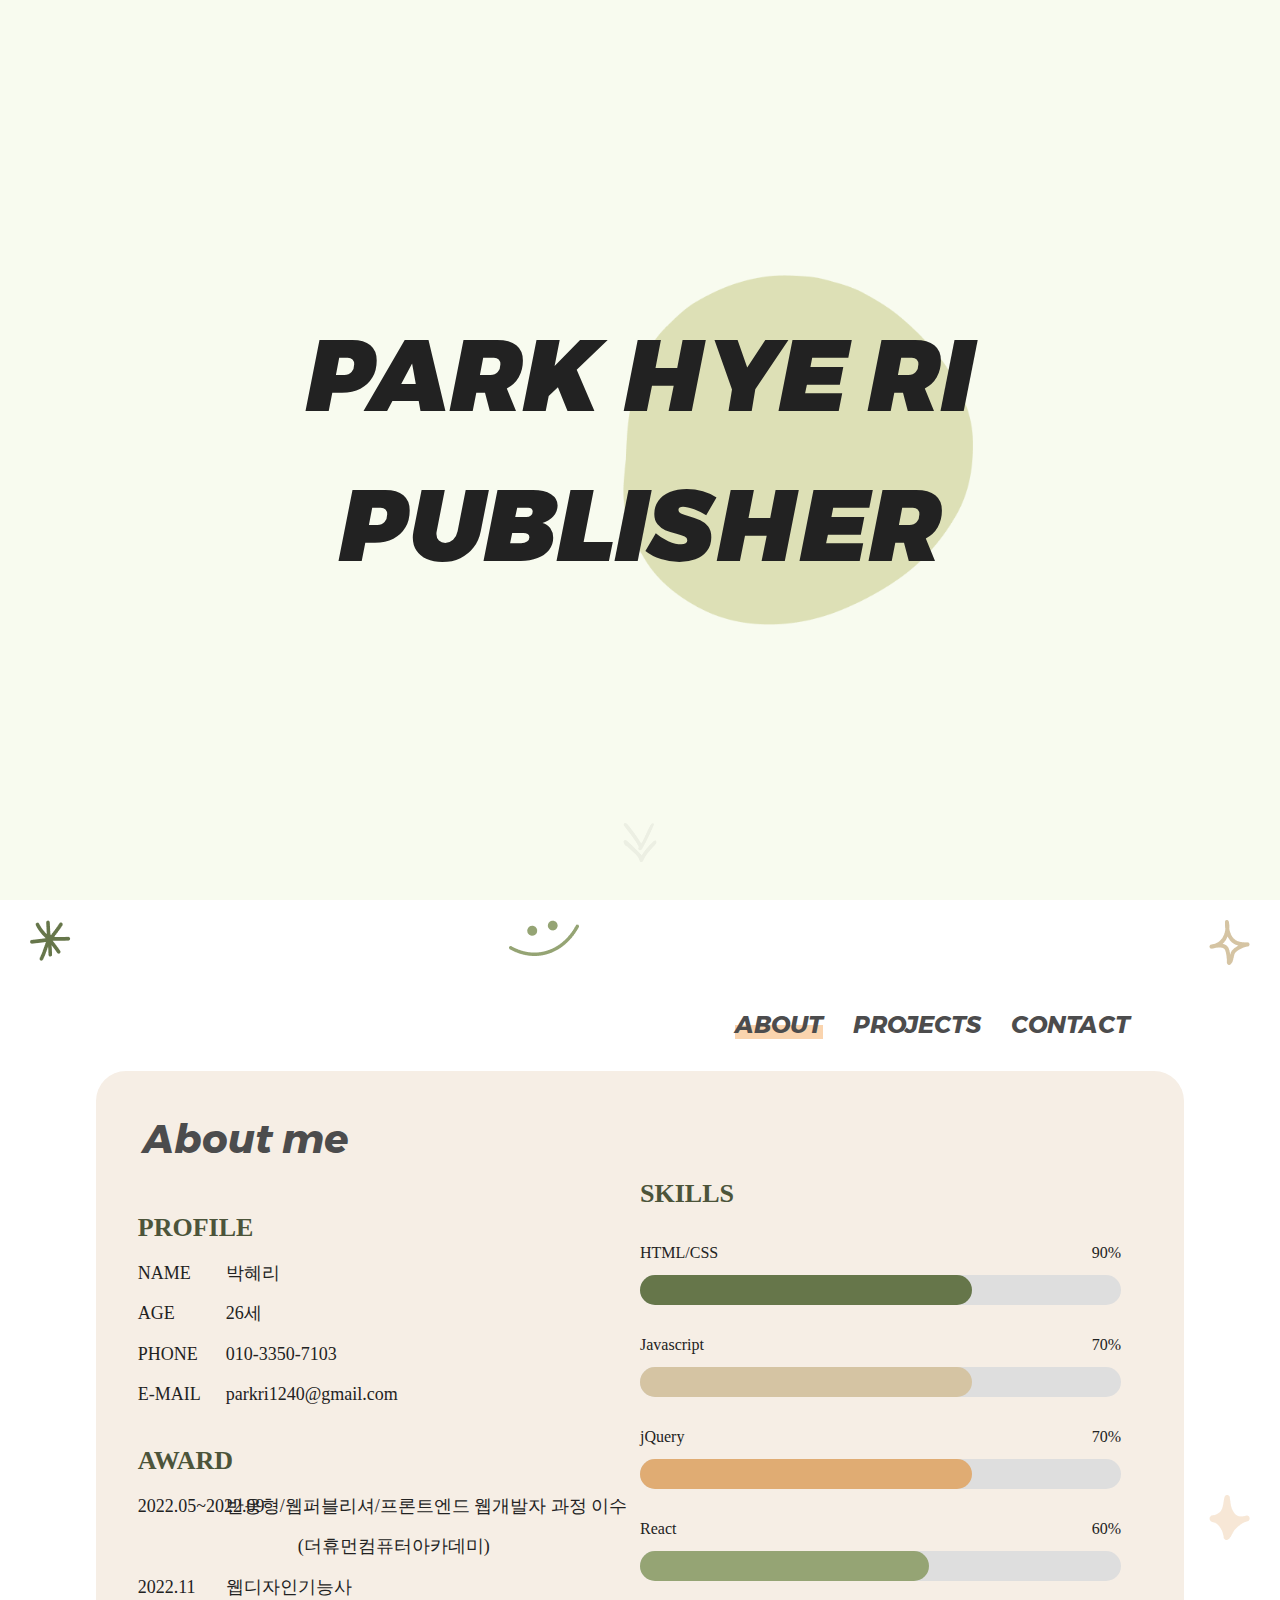
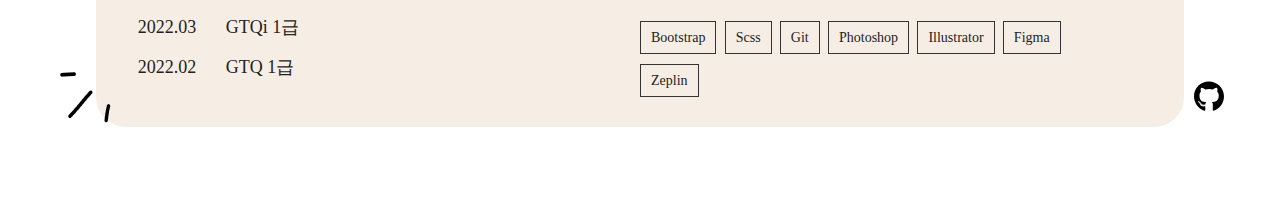
==== commit 5a652781: "수정" ====
--- a/index.html
+++ b/index.html
@@ -14,7 +14,6 @@
 	<meta name='Robots' content='index,follow'>
 
 	<link rel="stylesheet" href="./css/swiper-bundle.min.css"/>
-	<link href="https://unpkg.com/aos@2.3.1/dist/aos.css" rel="stylesheet">
 	<link rel='stylesheet' href='css/reset.css'>
 	<link rel='stylesheet' href='css/style.css'>
 
@@ -41,7 +40,7 @@
 					</h1>
 				</div>
 			</div>
-			<img src="./img/Vector.png" alt="Vector" class="vector">
+			<img src="./img/back.png" alt="back" class="back">
 			<a href="#content" class="click"></a>
 		</header> 
 		<main>
@@ -54,24 +53,33 @@
 					</ul>
 				</div>
 				<div class="content-wrap">
-					<div data-aos="fade-up" data-aos-easing="linear" data-aos-duration="800" id="about-wrap" class="ct-wrap">
+					<div id="about-wrap" class="ct-wrap">
 						<h2>About me</h2>
 						<div class="desc_l">
-							<img src="./img/me.JPG" alt="이미지">
 							<div class="about_me">
-								<p class="name">Name.</p><span>박혜리</span><br />
+								<div class="profile">
+									<h3>PROFILE</h3>
+									<p>NAME</p><span>박혜리</span><br />
+									<p>AGE</p><span>26세</span><br />
+									<p>PHONE</p><span>010-3350-7103</span><br />
+									<p>E-MAIL</p><span>parkri1240@gmail.com</span><br />
+								</div>
+								<div class="award">
+									<h3>AWARD</h3>
+									<p>2022.05~2022.09</p><span>반응형/웹퍼블리셔/프론트엔드 웹개발자 과정 이수</span><br />
+									<span class="award_add">(더휴먼컴퓨터아카데미)</span><br />
+									<p>2022.11</p><span>웹디자인기능사</span><br />
+									<p>2022.03</p><span>GTQi 1급</span><br />
+									<p>2022.02</p><span>GTQ 1급</span><br />
+								</div>
+								<!-- <p class="name">Name.</p><span>박혜리</span><br />
 								<p class="age">Age.</p><span>25세</span><br />
 								<p class="contact">Contact.</p><span>010.3350.7103</span><br />
-								<p class="email">E-mail.</p><span>parkri1240@gmail.com</span>
-							</div>
-							<p>늘 혁신과 변화를 꿈꾸는 박혜리입니다.<br />
-								배우는 것을 좋아하고,<br />
-								새로운 목표를 향한 도전을 즐깁니다. <br />
-								발전해가는 모습 확실하게 보여드리겠습니다! 
-							</p>
+								<p class="email">E-mail.</p><span>parkri1240@gmail.com</span> -->
+							</div>
 						</div>
 						<div class="skills">
-							<p>Skills</p>
+							<h3>SKILLS</h3>
 							<div class="skill-wrap">
 								<div class="html">
 									<p class="sub">HTML/CSS</p>
@@ -125,69 +133,75 @@
 								<div class="content">
 									<a href="http://hyeri1240.dothome.co.kr/index.html" target="_blank">바로가기</a>
 								</div>
-								<h3>01. 행정안전부</h3>
-								<p>- 22.06.17~22.07.15 (약 1개월 소요)<br />
+								<h3>행정안전부</h3>
+								<p>
 									- 관공서 홈페이지 및 주요 메뉴 페이지 클론 코딩<br />
 									- Api(뉴스, 날씨, 지도)<br />
 									- HTML, CSS, Javascript<br />
+									- 1개월 소요<br />
 								</p>
 								</div>
 								<div class="swiper-slide">
 								<img src="./img/p_02.png" alt="행정안전부">
 								<div class="content">
-									<a href="https://ririhh.github.io/lotte/" target="_blank">바로가기</a>
-								</div>
-								<h3>02. 롯데백화점</h3>
-								<p>- 22.07.20~22.08.07 (약 2주 소요)<br />
+									<a href="https://helennn2.github.io/lotte/" target="_blank">바로가기</a>
+								</div>
+								<h3>롯데백화점</h3>
+								<p>
 									- 클론 코딩 및 반응형 리디자인<br />
 									- HTML, CSS, jQuery<br />
+									- 2주 소요<br />
 								</p>
 								</div>
 								<div class="swiper-slide">
 								<img src="./img/p_03.png" alt="29cm">
 								<div class="content">
-									<a href="https://ririhh.github.io/mobile/" target="_blank">바로가기</a>
-								</div>
-								<h3>03. 29CM </h3>
-								<p>- 22.08.08~22.08.15 (약 1주 소요)<br />
+									<a href="https://helennn2.github.io/mobile/" target="_blank">바로가기</a>
+								</div>
+								<h3>29CM </h3>
+								<p>
 									- 29CM 어플을 새로운 웹 앱으로 구현<br />
 									- HTML, SCSS, ,Javascript, jQuery<br />
+									- 1주 소요<br />
 								</p>
 								</div>
 								<div class="swiper-slide">
 								<img src="./img/p_05.png" alt="투두">
 								<div class="content">
-									<a href="https://ririhh.github.io/momentum_js/" target="_blank">바로가기</a>
-								</div>
-								<h3>04. 크롭 앱</h3>
-								<p>- 22.08.28~22.09.04 (약 1주 소요)<br />
+									<a href="https://helennn2.github.io/momentum_js/" target="_blank">바로가기</a>
+								</div>
+								<h3>크롭 앱</h3>
+								<p>
 									- 자바스크립트를 이용한 크롬 앱 클론 코딩<br />
 									- 투 두 리스트, 현재 위치/시각, 배경 사진/명언 랜덤<br />
 									- HTML, CSS, Javascript<br />
+									- 1주 소요<br />
 								</p>
 								</div>
 								<div class="swiper-slide">
 								<img src="./img/p_04.png" alt="그림판">
 								<div class="content">
-									<a href="https://ririhh.github.io/meme-maker/" target="_blank">바로가기</a>
-								</div>
-								<h3>05. 그림판</h3>
-								<p>- 22.09.10~22.09.18 (약 1주 소요)<br />
+									<a href="https://helennn2.github.io/meme-maker/" target="_blank">바로가기</a>
+								</div>
+								<h3>그림판</h3>
+								<p>
 									- 자바스크립트를 이용한 그림판 클론 코딩<br />
 									- 그림 그리기, 이미지 추가, 삭제 기능<br >
 									- HTML, CSS, Javascript<br />
+									- 1주 소요<br />
 								</p>
 								</div>
 								<div class="swiper-slide">
 								<img src="./img/p_06.png" alt="kurly">
 								<div class="content">
-									<a href="https://ririhh.github.io/kurly/" target="_blank">바로가기</a>
-								</div>
-								<h3>06. 마켓컬리 회원가입 폼</h3>
-								<p>- 22.09.13~22.09.28 (약 2주 소요)<br />
+									<a href="https://helennn2.github.io/kurly/" target="_blank">바로가기</a>
+								</div>
+								<h3>마켓컬리 회원가입 폼</h3>
+								<p>
 									- 클론 코딩<br />
 									- 아이디/비밀번호 조합, 주소 찾기 Api 등의 기능 <br />
 									- React, SCSS<br />
+									- 2주 소요<br />
 								</p>
 								</div>
 							</div>
@@ -209,8 +223,7 @@
 					</div>
 					<div class="link">
 						<ul>
-							<li><a href="https://github.com/ririhh" target="_blank"><img src="./img/github.svg" alt="gitImg"></a></li>
-							<li><a href="https://ririhh.github.io/daily/" target="_blank"><img src="./img/book.svg" alt="bookImg" class="book"></a></li>
+							<li><a href="https://github.com/helennn2" target="_blank"><img src="./img/github.svg" alt="gitImg"></a></li>
 						</ul>
 					</div>
 				</div>
--- a/css/style.css
+++ b/css/style.css
@@ -8,55 +8,65 @@
   font-family: 'Montserrat-bold';
   src: url('../font/Montserrat-BoldItalic.ttf') format('truetype');
 }
-@font-face {
-  font-family: 'NotoSansR';
-  src: url('../font/NotoSansKR-Regular.otf') format('truetype');
-}
-@font-face {
-  font-family: 'NotoSanM';
-  src: url('../font/NotoSansKR-Medium.otf') format('truetype');
-}
-@font-face {
-  font-family: 'NotoSansB';
-  src: url('../font/NotoSansKR-Bold.otf') format('truetype');
-}
+@import url('//spoqa.github.io/spoqa-han-sans/css/SpoqaHanSans-kr.css');
+@import url('https://fonts.googleapis.com/css2?family=Roboto:wght@100;300;400;500;700&display=swap');
 
 html{width:100%; height:100%; overflow: hidden;} 
-body {width: 100%; height: 100%; font-family: 'NotoSansR', sans-serif;}
+body {width: 100%; height: 100%; font-family: 'Spoqa Han Sans', 'Spoqa Han Sans JP', 'Sans-serif';}
 
 #header{position: relative; z-index: 1; width: 100%; height: 100vh; background: #F8FBEF;}
-#header .vector{position: absolute; right: 24%; top: 50%; transform: translateY(-50%); width: 350px; z-index: 10;}
-#header .click{width: 100px; height: 68px; position: absolute; bottom: 38px; left: 50%; transform: translateX(-50%); cursor: pointer; background: url(../img/click.png) no-repeat; background-size: cover; 
+#header .back{position: absolute; right: 24%; top: 50%; transform: translateY(-50%); width: 350px; z-index: 10;}
+#header .click{width: 33px; height: 39px; position: absolute; bottom: 38px; left: 50%; transform: translateX(-50%); cursor: pointer; background: url(../img/click.png) no-repeat; background-size: cover; 
   animation: motion 0.5s linear 0s infinite alternate;
   -moz-animation: motion 0.5s linear 0s infinite alternate;
   -webkit-animation: motion 0.5s linear 0s infinite alternate;
   -o-animation: motion 0.5s linear 0s infinite alternate;
   display: none;
 }
-#header .click:hover{background: url(../img/click_hover.png) no-repeat; width: 100px; height: 68px; background-size: cover;}
+#header .click:hover{background: url(../img/click_hover.png) no-repeat; width: 33px; height: 39px; background-size: cover;}
 
 @keyframes motion {
-	0% {bottom: 38px; }
-	100% {bottom: 28px;}
-}
-
+	0% {
+    bottom: 38px; 
+  }
+	100% {
+    bottom: 28px;
+  }
+}
+@-moz-keyframes motion { 
+ 0% {
+    bottom: 38px; 
+  }
+	100% {
+    bottom: 28px;
+  } 
+}
+@-webkit-keyframes motion { 
+ 0% {
+    bottom: 38px; 
+  }
+	100% {
+    bottom: 28px;
+  } 
+}
+@-o-keyframes motion { 
+ 0% {
+    bottom: 38px; 
+  }
+	100% {
+    bottom: 28px;
+  } 
+}
 
 #header .heading{position: absolute; top: 50%; left: 50%; transform: translate(-50%,-50%); width: 100%; z-index: 11;}
 #header .heading>div{overflow: hidden;}
 #header .heading>div{-webkit-animation-delay: 0; animation-delay: 0;}
 #header .heading>div:nth-child(2)>p{-webkit-animation-delay: 0.05s; animation-delay: 0.05s;}
 #header .heading div h1{font-size: 100px; font-family: 'Montserrat-extra'; text-align: center; 
-  animation: slide-up 1.2s cubic-bezier(0.65, 0, 0.35, 1) both;
-  -webkit-animation: slide-up 1.2s cubic-bezier(0.65, 0, 0.35, 1) both;}
-
-@-webkit-keyframes slide-up {
-  0% {
-    transform: translateY(100px);
-  }
-  100% {
-    transform: translateY(0);
-  }
-}
+  animation: slide-up 1.2s cubic-bezier(0.65, 0, 0.35, 1);
+  -moz-animation: slide-up 1.2s cubic-bezier(0.65, 0, 0.35, 1); 
+  -webkit-animation: slide-up 1.2s cubic-bezier(0.65, 0, 0.35, 1); 
+  -o-animation: slide-up 1.2s cubic-bezier(0.65, 0, 0.35, 1);}
 
 @keyframes slide-up {
   0% {
@@ -66,6 +76,31 @@
     transform: translateY(0);
   }
 }
+@-moz-keyframes slide-up { 
+ 0% {
+    transform: translateY(100px);
+  }
+  100% {
+    transform: translateY(0);
+  }
+}
+ @-webkit-keyframes slide-up { 
+ 0% {
+    transform: translateY(100px);
+  }
+  100% {
+    transform: translateY(0);
+  }
+}
+ @-o-keyframes slide-up { 
+ 0% {
+    transform: translateY(100px);
+  }
+  100% {
+    transform: translateY(0);
+  }
+}
+
 
 #content{position: relative; width: 100%; height: 100vh; overflow: hidden;}
 #content .menu-wrap{position: absolute; right: 120px; top: 50px;}
@@ -74,20 +109,16 @@
 #content .menu-wrap ul li a{font-size: 24px;font-family: 'Montserrat-bold', sans-serif; color: #4C4C4D;}
 #content .menu-wrap ul li a.on{background: linear-gradient(to top, #fad4ae 50%, transparent 50%);}
 #content .content-wrap{width: 85%; height: 656px; background: #f6eee5; border-radius: 30px; position: absolute; top: 12%; left: 50%; transform: translateX(-50%);}
-#content .content-wrap #about-wrap{
-  display: flex;
-  animation: fadein 3s;
-  -moz-animation: fadein 3s; 
-  -webkit-animation: fadein 3s; 
-  -o-animation: fadein 3s;}
+#content .content-wrap #about-wrap{display: flex;}
 #content .content-wrap #about-wrap h2{font-size: 40px; color: #4C4C4D; font-family: 'Montserrat-bold', sans-serif; position: absolute; top: 38px; left: 47px;}
-#content .content-wrap #about-wrap .desc_l{width: 50%; position: relative; top: 120px; left: 5%;}
-#content .content-wrap #about-wrap .desc_l img{border-radius: 50%; width: 130px; position: absolute; top: 25px; left: 40px;}
-#content .content-wrap #about-wrap .desc_l>p{font-size: 23px; text-align: center; position: relative; top: 240px; left: -11%; line-height: 220%;}
-#content .content-wrap #about-wrap .desc_l .about_me{line-height: 50.2px; position: absolute; left: 250px; top: 14px; width: 360px; font-size: 22px;}
-#content .content-wrap #about-wrap .desc_l .about_me p{display: block; color: #66764A; font-weight: 500; width: 120px; float: left;} 
+#content .content-wrap #about-wrap .desc_l{width: 50%; position: relative; top: 120px; left: 5%; font-size: 18px;}
+#content .content-wrap #about-wrap .desc_l .about_me .profile{line-height: 40.2px; position: absolute; left: 20px; top: -13px; width: 360px;}
+#content .content-wrap #about-wrap .desc_l .about_me h3{font-size: 26px; font-family: 'Roboto'; font-weight: 800; margin-bottom: 5px; color: #4c543a}
+#content .content-wrap #about-wrap .desc_l .about_me p{display: block; font-weight: 500; width: 160px; float: left;} 
+#content .content-wrap #about-wrap .desc_l .about_me .award{line-height: 40.2px; position: absolute; left: 20px; top: 220px; width: 700px;}
+#content .content-wrap #about-wrap .desc_l .about_me .award .award_add{margin-left: 160px;}
 #content .content-wrap #about-wrap .skills{width: 50%; padding: 103px 63px 0 63px;}
-#content .content-wrap #about-wrap .skills>p{font-size: 26px; font-weight: bold; border-bottom: 2px solid #333; width: 140px;}
+#content .content-wrap #about-wrap .skills h3{font-size: 26px; font-family: 'Roboto'; font-weight: 800;color: #4c543a}
 #content .content-wrap #about-wrap .skills .skill-wrap>div{position: relative; margin-top: 28px;}
 #content .content-wrap #about-wrap .skills .skill-wrap div>p{display: inline; font-size: 16px;}
 #content .content-wrap #about-wrap .skills .skill-wrap div .percent{position: absolute; right: 0;}
@@ -101,51 +132,15 @@
 #content .bImg2 .b502{bottom: 260px; right: 30px;}
 
 #skill-bar{margin-top: 10px;}
-.progress-bar, .progress-bar2, .progress-bar3, .progress-bar4 {width: 100%; height: 30px; background-color: #dedede; font-weight: 600; font-size: .8rem; margin-bottom: 1rem; border-radius: 20px;}
+.progress-bar, .progress-bar2, .progress-bar3, .progress-bar4{width: 100%; height: 30px; background-color: #dedede; font-weight: 600; font-size: .8rem; margin-bottom: 1rem; border-radius: 20px;}
 .progress-bar>div{width: 0; height: 30px; padding: 0; text-align: center; color: #111; border-radius: 20px;}
-.progress-bar .progress { background-color: #66764A;}
+.progress-bar .progress {background-color: #66764A;}
 .progress-bar .progress-bar2 {background-color: #D5C4A3;}
 .progress-bar .progress-bar3 {background-color: #e0ac73;}
 .progress-bar .progress-bar4 {background-color: #95A474;}
 
-#content .content-wrap #projects-wrap {display: none;
-  animation: fadein 3s;
-  -moz-animation: fadein 3s; 
-  -webkit-animation: fadein 3s; 
-  -o-animation: fadein 3s;}
-
-@keyframes fadein {
-  from {
-      opacity: 0;
-  }
-  to {
-      opacity: 1;
-  }
-}
-@-moz-keyframes fadein { 
-    from {
-        opacity: 0;
-    }
-    to {
-        opacity: 1;
-    }
-}
-@-webkit-keyframes fadein { 
-    from {
-        opacity: 0;
-    }
-    to {
-        opacity: 1;
-    }
-}
-@-o-keyframes fadein { 
-    from {
-        opacity: 0;
-    }
-    to {
-        opacity: 1;
-    }
-}
+#content .content-wrap #projects-wrap{display: none;}
+#content .content-wrap #projects-wrap h3{font-weight: 700;}
 
 #content .content-wrap #projects-wrap .projects-header{display: flex; justify-content: space-between;}
 #content .content-wrap #projects-wrap .projects-header h2{font-size: 40px; color: #4C4C4D; font-family: 'Montserrat-bold', sans-serif; position: absolute; top: 38px; left: 47px;}
@@ -156,98 +151,31 @@
 #content .content-wrap #projects-wrap .projects-header .menu ul li:hover a{color: rgb(0,0,0,.5);}
 #content .content-wrap #projects-wrap .p_main .p_btn a.prev{position: absolute; top: 85%; left: 30px;}
 #content .content-wrap #projects-wrap .p_main .p_btn a.next{position: absolute; top: 85%; right: 30px;}
-
 #content .content-wrap .arrow{position: absolute; top: 90%; left: 50%; transform: translateX(-50%); z-index: 9999;}
 
-.swiper {
-  position: absolute;
-  top: 13%;
-  left: 19px;
-  width: 100%;
-  height: 77%;
-}
-
-.swiper-slide:first-child{
-  margin-left: -60px;
-}
-
-.swiper-slide img {
-  display: block;
-  width: 340px;
-  height: 193px;
-  object-fit: cover;
-  position: absolute;
-  top: 72px;
-  left: 180px;
-}
-.swiper-slide img.cmImg{
-  width:300px
-}
-
-.swiper-slide h3{
-  font-size: 22px;
-  position: absolute;
-  top: 282px;
-  left: 190px;
-  width: 320px;
-  text-align: left;
-  font-family: 'NotoSansB';
-}
-.swiper-slide p{
-  text-align: left;
-  font-size: 18px;
-  position: absolute;
-  top: 324px;
-  left: 190px;
-  width: 417px;
-  line-height: 180%;
-}
-
-.swiper-slide .content{
-  position: absolute;
-  top: 72px;
-  left: 180px;
-}
-.swiper-slide>div:hover a{
-  opacity: 1;
-}
-.swiper-slide .content a{
-  background: rgba(0,0,0,.7);
-  border-radius: 15px;
-  transition: .5s;
-  opacity: 0;
-  width: 340px;
-  height: 193px;
-  display: block;
-  text-align: center;
-  line-height: 198px;
-  color: #fff;
-}
-.swiper-button-next{
-  position: absolute;
-  top:480px;
-  right: 17%;
-}
-.swiper-wrapper{
-  margin-left:-110px
-}
-
-#content .content-wrap #contact-wrap{display: none;  
-  animation: fadein 3s;
-  -moz-animation: fadein 3s; 
-  -webkit-animation: fadein 3s; 
-  -o-animation: fadein 3s;}
+.swiper{position: absolute; top: 13%; left: 19px; width: 100%; height: 77%;}
+.swiper-slide:first-child{margin-left: -60px;}
+.swiper-slide img {display: block; width: 340px; height: 193px; object-fit: cover; position: absolute; top: 72px; left: 180px;}
+.swiper-slide img.cmImg{width:300px}
+.swiper-slide h3{font-size: 22px; position: absolute; top: 282px; left: 190px; width: 320px; text-align: left; font-family: 'NotoSansB';}
+.swiper-slide p{text-align: left; font-size: 18px; position: absolute; top: 324px; left: 190px; width: 417px; line-height: 180%;}
+.swiper-slide .content{position: absolute; top: 72px;left: 180px;}
+.swiper-slide>div:hover a{opacity: 1;}
+.swiper-slide .content a{background: rgba(0,0,0,.7); border-radius: 15px; transition: .5s; opacity: 0; width: 340px; height: 193px; display: block; text-align: center; line-height: 198px; color: #fff;}
+.swiper-button-next{position: absolute; top:480px; right: 17%;}
+.swiper-wrapper{margin-left:-110px}
+
+#content .content-wrap #contact-wrap{display: none;}
 #content .content-wrap #contact-wrap h2{font-size: 40px; color: #4C4C4D; font-family: 'Montserrat-bold', sans-serif; font-weight: 900;}
 #content .content-wrap #contact-wrap .contact-header .contact{position: relative; top: 40px; left: 45px;}
 #content .content-wrap #contact-wrap .contact-header .thankyou{position: absolute; bottom: 40px; right: 45px;}
 #content .content-wrap #contact-wrap .myInfo{line-height: 550%; position: absolute; top: 50%; left: 50%; transform: translate(-50%,-50%); height: 250px;}
 #content .content-wrap #contact-wrap .myInfo .myInfo-wrap{width: 270px; margin: 18px auto;}
-#content .content-wrap #contact-wrap .myInfo .myInfo-wrap p{font-size: 20px; position: relative; }
+#content .content-wrap #contact-wrap .myInfo .myInfo-wrap p{font-size: 20px; position: relative; font-family: 'Roboto';}
 #content .content-wrap #contact-wrap .myInfo .myInfo-wrap p img{width: 40px; position: relative; top: 13px; left: -8px;}
 #content .content-wrap .link ul{position: absolute; bottom: 10px; right:-40px;}
 #content .content-wrap .link ul li a img{width: 30px; transition: .4s;}
 #content .content-wrap .link ul li:hover a img{scale: 1.2;}
-#content .content-wrap .link ul li a .book{margin-top: 3px;}
 
 .alert{background: #F8FBEF; width: 100%; height: 100vh; display: grid; place-items: center; display: none;}
 .alert h2{font-size: 30px; position: absolute; top: 50%; left: 50%; transform: translate(-50%,-50%); width: 25ch; animation: typing 2s steps(25), blink .5s step-end infinite alternate; white-space: nowrap;  overflow: hidden; font-family: monospace;} 
@@ -264,7 +192,6 @@
   }
 }
  
-
 /* 미디어쿼리 */
 @media screen and (min-height: 900px ){
   #content .menu-wrap{top: 107px;}
@@ -274,7 +201,7 @@
   #content .content-wrap #about-wrap .skills{padding: 103px 63px 0 63px;}
 }
 @media screen and (min-width: 1770px ){
-  .swiper{left: 8%;}
+  .swiper{left: 5%;}
 }
 @media screen and (max-width: 1596px ){
   #content .content-wrap #about-wrap .desc_l .about_me{left: 195px;}
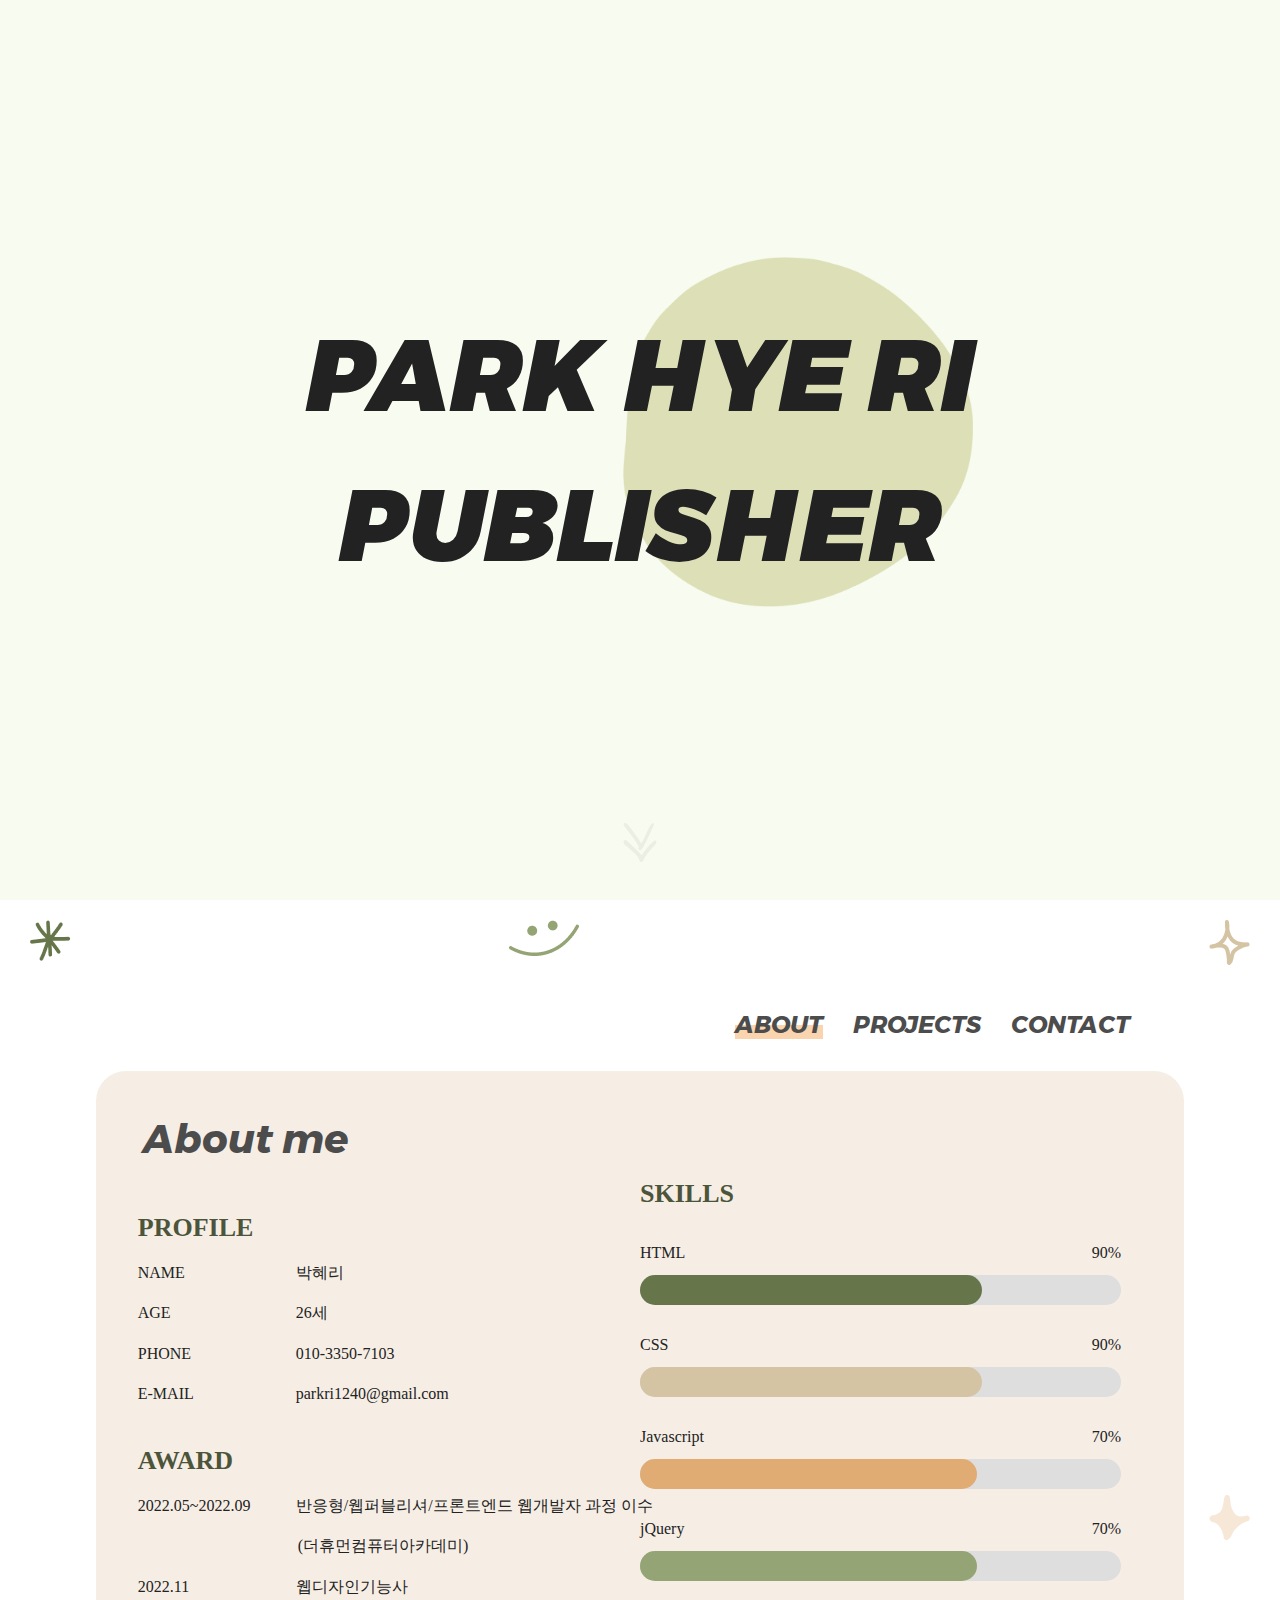
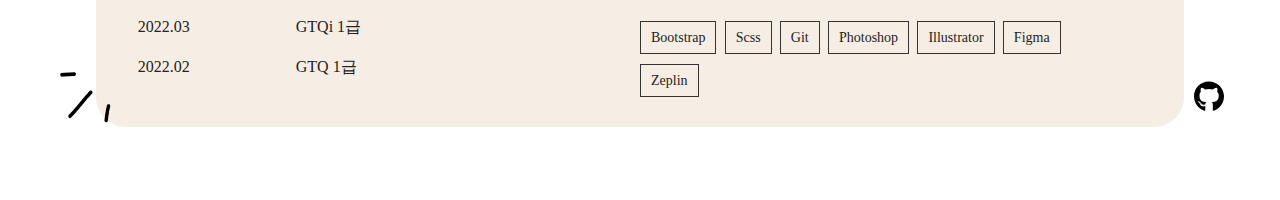
==== commit e3cf1cf4: "수정" ====
--- a/index.html
+++ b/index.html
@@ -22,7 +22,6 @@
 
 	<script src="./js/jquery-1.12.4.min.js"></script>
 	<script src="https://cdn.jsdelivr.net/npm/swiper/swiper-bundle.min.js"></script>
-	<script src="https://unpkg.com/aos@2.3.1/dist/aos.js"></script>
 	<script src='js/script.js' defer></script>
 </head>
 <body>
@@ -72,40 +71,36 @@
 									<p>2022.03</p><span>GTQi 1급</span><br />
 									<p>2022.02</p><span>GTQ 1급</span><br />
 								</div>
-								<!-- <p class="name">Name.</p><span>박혜리</span><br />
-								<p class="age">Age.</p><span>25세</span><br />
-								<p class="contact">Contact.</p><span>010.3350.7103</span><br />
-								<p class="email">E-mail.</p><span>parkri1240@gmail.com</span> -->
 							</div>
 						</div>
 						<div class="skills">
 							<h3>SKILLS</h3>
 							<div class="skill-wrap">
 								<div class="html">
-									<p class="sub">HTML/CSS</p>
+									<p class="sub">HTML</p>
 									<p class="percent">90%</p>
 									<div id="skill-bar" class="progress-bar">
 										<div class="progress"> </div>
+									</div>
+								</div>
+								<div class="css">
+									<p class="sub">CSS</p>
+									<p class="percent">90%</p>
+									<div id="skill-bar" class="progress-bar">
+										<div class="progress-bar2"></div>
 									</div>
 								</div>
 								<div class="js">
 									<p class="sub">Javascript</p>
 									<p class="percent">70%</p>
 									<div id="skill-bar" class="progress-bar">
-										<div class="progress-bar2"></div>
+										<div class="progress-bar3"></div>
 									</div>
 									
 								</div>
 								<div class="jquery">
 									<p class="sub">jQuery</p>
 									<p class="percent">70%</p>
-									<div id="skill-bar" class="progress-bar">
-										<div class="progress-bar3"></div>
-									</div>
-								</div>
-								<div class="react">
-									<p class="sub">React</p>
-									<p class="percent">60%</p>
 									<div id="skill-bar" class="progress-bar">
 										<div class="progress-bar4"></div>
 									</div>
@@ -191,19 +186,7 @@
 									- 1주 소요<br />
 								</p>
 								</div>
-								<div class="swiper-slide">
-								<img src="./img/p_06.png" alt="kurly">
-								<div class="content">
-									<a href="https://helennn2.github.io/kurly/" target="_blank">바로가기</a>
-								</div>
-								<h3>마켓컬리 회원가입 폼</h3>
-								<p>
-									- 클론 코딩<br />
-									- 아이디/비밀번호 조합, 주소 찾기 Api 등의 기능 <br />
-									- React, SCSS<br />
-									- 2주 소요<br />
-								</p>
-								</div>
+								<div class="swiper-slide"></div>
 							</div>
 							<div class="swiper-button-next"><img src="./img/next_btn.png" alt="next"></div>
 						</div>
--- a/css/style.css
+++ b/css/style.css
@@ -15,7 +15,7 @@
 body {width: 100%; height: 100%; font-family: 'Spoqa Han Sans', 'Spoqa Han Sans JP', 'Sans-serif';}
 
 #header{position: relative; z-index: 1; width: 100%; height: 100vh; background: #F8FBEF;}
-#header .back{position: absolute; right: 24%; top: 50%; transform: translateY(-50%); width: 350px; z-index: 10;}
+#header .back{position: absolute; right: 24%; top: 48%; transform: translateY(-50%); width: 350px; z-index: 10;}
 #header .click{width: 33px; height: 39px; position: absolute; bottom: 38px; left: 50%; transform: translateX(-50%); cursor: pointer; background: url(../img/click.png) no-repeat; background-size: cover; 
   animation: motion 0.5s linear 0s infinite alternate;
   -moz-animation: motion 0.5s linear 0s infinite alternate;
@@ -134,10 +134,10 @@
 #skill-bar{margin-top: 10px;}
 .progress-bar, .progress-bar2, .progress-bar3, .progress-bar4{width: 100%; height: 30px; background-color: #dedede; font-weight: 600; font-size: .8rem; margin-bottom: 1rem; border-radius: 20px;}
 .progress-bar>div{width: 0; height: 30px; padding: 0; text-align: center; color: #111; border-radius: 20px;}
-.progress-bar .progress {background-color: #66764A;}
-.progress-bar .progress-bar2 {background-color: #D5C4A3;}
-.progress-bar .progress-bar3 {background-color: #e0ac73;}
-.progress-bar .progress-bar4 {background-color: #95A474;}
+.progress-bar .progress{background-color: #66764A;}
+.progress-bar .progress-bar2{background-color: #D5C4A3;}
+.progress-bar .progress-bar3{background-color: #e0ac73;}
+.progress-bar .progress-bar4{background-color: #95A474;}
 
 #content .content-wrap #projects-wrap{display: none;}
 #content .content-wrap #projects-wrap h3{font-weight: 700;}
@@ -217,8 +217,8 @@
   .swiper-button-next{top: 433px; right: 22%;}
 }
 @media screen and (max-width: 1330px ){
-  #content .content-wrap #about-wrap .desc_l .about_me{font-size: 18px; }
-  #content .content-wrap #about-wrap .desc_l .about_me p{width: 88px;}
+  #content .content-wrap #about-wrap .desc_l .about_me{font-size: 16px;}
+  #content .content-wrap #about-wrap .desc_l .about_me p{width: 158px;}
   #content .content-wrap #about-wrap .desc_l>p{font-size: 20px; top: 270px;}
   #content .bImg2 .b402{left: 60px;}
   .swiper-slide img{width: 252px; height: auto;}
@@ -226,9 +226,12 @@
   .swiper-slide h3{top: 230px;}
   .swiper-slide p{top: 268px; font-size: 14px;}
 }
+@media screen and (max-width: 1210px ){
+  #content .content-wrap #about-wrap .desc_l .about_me{font-size: 14px;}
+  #content .content-wrap #about-wrap .desc_l .about_me p{width: 130px;}
+  #content .content-wrap #about-wrap .desc_l .about_me .award .award_add{margin-left: 130px;}
+}
 @media screen and (max-width: 1169px ){
-  #content .content-wrap #about-wrap .desc_l .about_me{font-size: 16px;}
-  #content .content-wrap #about-wrap .desc_l .about_me p{width: 75px;}
   .swiper-slide h3{font-size: 20px;}
   .swiper-slide p{font-size: 12px;}
 }
@@ -237,8 +240,8 @@
   .swiper{left: 1%;}
 }
 @media screen and (max-width: 1050px ){
-  #content .content-wrap #about-wrap .desc_l .about_me{font-size: 14px;}
-  #content .content-wrap #about-wrap .desc_l>p{font-size: 19px;}
+  #content .content-wrap #about-wrap .desc_l .about_me p{width: 118px;}
+  #content .content-wrap #about-wrap .desc_l .about_me .award .award_add{margin-left: 118px;}
 }
 
 @media screen and (max-width: 1000px ){
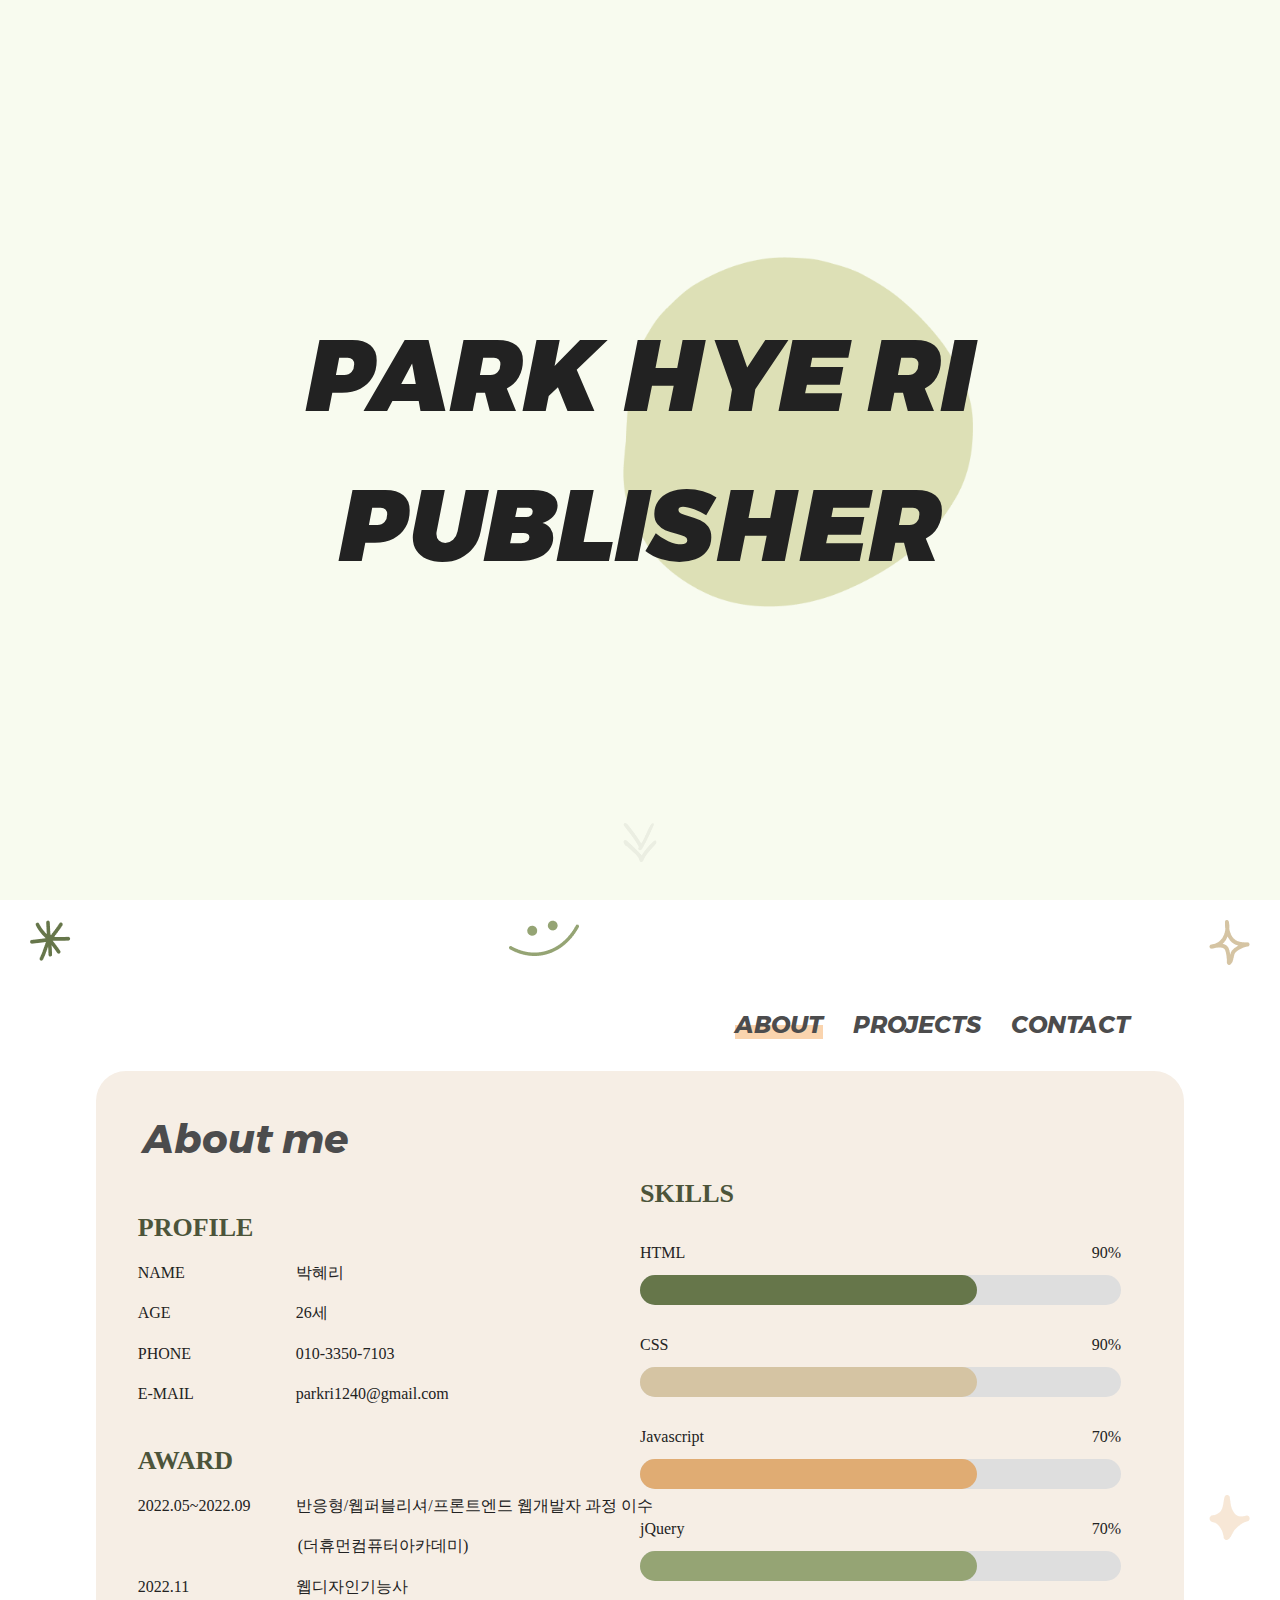
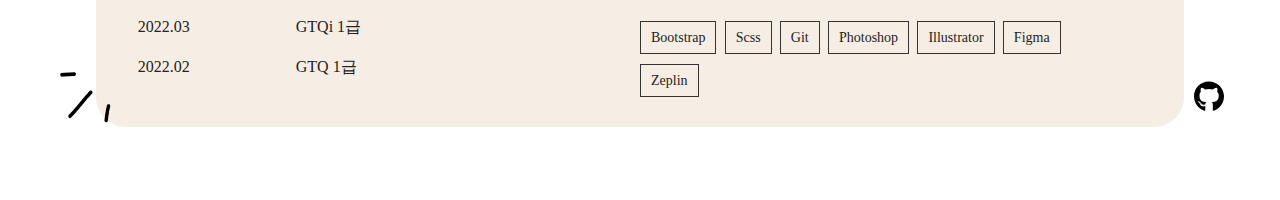
==== commit 93772b28: "폰트 수정" ====
--- a/index.html
+++ b/index.html
@@ -13,6 +13,7 @@
 	<meta name='Author-Date' content='2022-08-07'>
 	<meta name='Robots' content='index,follow'>
 
+	<link href='//spoqa.github.io/spoqa-han-sans/css/SpoqaHanSansNeo.css' rel='stylesheet' type='text/css'>
 	<link rel="stylesheet" href="./css/swiper-bundle.min.css"/>
 	<link rel='stylesheet' href='css/reset.css'>
 	<link rel='stylesheet' href='css/style.css'>
--- a/css/style.css
+++ b/css/style.css
@@ -8,11 +8,11 @@
   font-family: 'Montserrat-bold';
   src: url('../font/Montserrat-BoldItalic.ttf') format('truetype');
 }
-@import url('//spoqa.github.io/spoqa-han-sans/css/SpoqaHanSans-kr.css');
+/* @import url('//spoqa.github.io/spoqa-han-sans/css/SpoqaHanSans-kr.css'); */
 @import url('https://fonts.googleapis.com/css2?family=Roboto:wght@100;300;400;500;700&display=swap');
 
 html{width:100%; height:100%; overflow: hidden;} 
-body {width: 100%; height: 100%; font-family: 'Spoqa Han Sans', 'Spoqa Han Sans JP', 'Sans-serif';}
+body {width: 100%; height: 100%; font-family: 'Spoqa Han Sans Neo', 'Sans-serif';}
 
 #header{position: relative; z-index: 1; width: 100%; height: 100vh; background: #F8FBEF;}
 #header .back{position: absolute; right: 24%; top: 48%; transform: translateY(-50%); width: 350px; z-index: 10;}
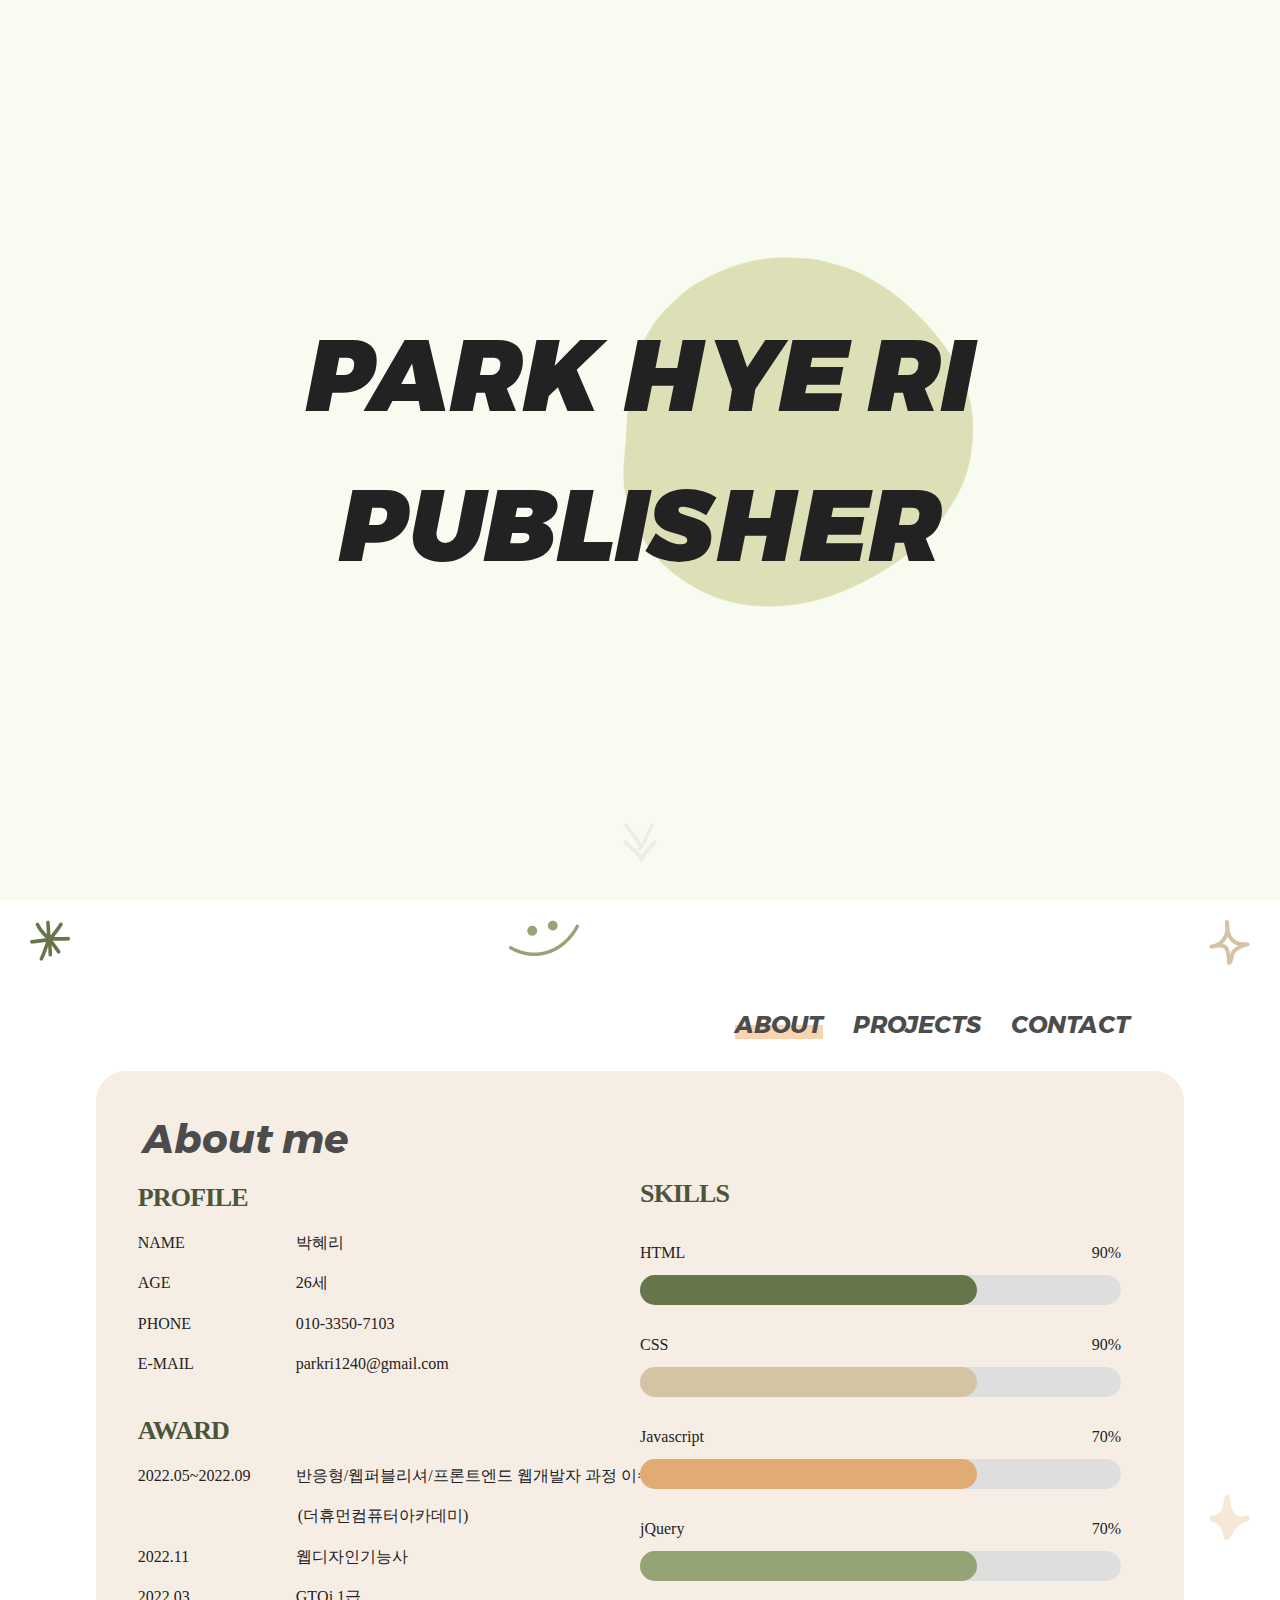
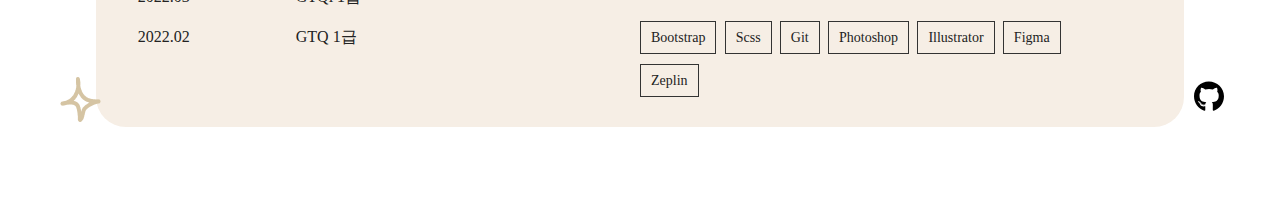
==== commit aad1197e: "이미지 수정" ====
--- a/index.html
+++ b/index.html
@@ -215,7 +215,7 @@
 					<img src="./img/b1.png" alt="b1" class="b102">
 					<img src="./img/b2.png" alt="b2" class="b202">
 					<img src="./img/b3.png" alt="b3" class="b302">
-					<img src="./img/b4.png" alt="b4" class="b402">
+					<img src="./img/b2.png" alt="b2" class="b402">
 					<img src="./img/b5.png" alt="b5" class="b502">
 				</div>
 			</section>
--- a/css/style.css
+++ b/css/style.css
@@ -8,11 +8,31 @@
   font-family: 'Montserrat-bold';
   src: url('../font/Montserrat-BoldItalic.ttf') format('truetype');
 }
-/* @import url('//spoqa.github.io/spoqa-han-sans/css/SpoqaHanSans-kr.css'); */
-@import url('https://fonts.googleapis.com/css2?family=Roboto:wght@100;300;400;500;700&display=swap');
+@font-face {
+  font-family: 'Spoqa Han Sans';
+  font-weight: 700;
+  src: local('Spoqa Han Sans Bold'),
+  url('../font/SpoqaHanSansNeo-Bold.ttf') format('truetype');
+}
+@font-face {
+  font-family: 'Spoqa Han Sans';
+  font-weight: 500;
+  src: local('Spoqa Han Sans Medium'),
+  url('../font/SpoqaHanSansNeo-Medium.ttf') format('truetype');
+}
+@font-face {
+  font-family: 'Spoqa Han Sans';
+  font-weight: 400;
+  src: local('Spoqa Han Sans Regular'),
+  url('../font/SpoqaHanSansNeo-Regular.ttf') format('truetype');
+}
+@font-face {
+  font-family: 'SpaceMono';
+  src: url('../font/SpaceMono-Regular.ttf') format('truetype');
+}
 
 html{width:100%; height:100%; overflow: hidden;} 
-body {width: 100%; height: 100%; font-family: 'Spoqa Han Sans Neo', 'Sans-serif';}
+body {width: 100%; height: 100%; font-family: 'Spoqa Han Sans', 'Sans-serif';}
 
 #header{position: relative; z-index: 1; width: 100%; height: 100vh; background: #F8FBEF;}
 #header .back{position: absolute; right: 24%; top: 48%; transform: translateY(-50%); width: 350px; z-index: 10;}
@@ -111,14 +131,14 @@
 #content .content-wrap{width: 85%; height: 656px; background: #f6eee5; border-radius: 30px; position: absolute; top: 12%; left: 50%; transform: translateX(-50%);}
 #content .content-wrap #about-wrap{display: flex;}
 #content .content-wrap #about-wrap h2{font-size: 40px; color: #4C4C4D; font-family: 'Montserrat-bold', sans-serif; position: absolute; top: 38px; left: 47px;}
-#content .content-wrap #about-wrap .desc_l{width: 50%; position: relative; top: 120px; left: 5%; font-size: 18px;}
+#content .content-wrap #about-wrap .desc_l{width: 50%; position: relative; top: 120px; left: 2%; font-size: 18px;}
 #content .content-wrap #about-wrap .desc_l .about_me .profile{line-height: 40.2px; position: absolute; left: 20px; top: -13px; width: 360px;}
-#content .content-wrap #about-wrap .desc_l .about_me h3{font-size: 26px; font-family: 'Roboto'; font-weight: 800; margin-bottom: 5px; color: #4c543a}
+#content .content-wrap #about-wrap .desc_l .about_me h3{font-size: 26px; font-weight: 700; letter-spacing: -0.8px; margin-bottom: 5px; color: #4c543a}
 #content .content-wrap #about-wrap .desc_l .about_me p{display: block; font-weight: 500; width: 160px; float: left;} 
 #content .content-wrap #about-wrap .desc_l .about_me .award{line-height: 40.2px; position: absolute; left: 20px; top: 220px; width: 700px;}
 #content .content-wrap #about-wrap .desc_l .about_me .award .award_add{margin-left: 160px;}
 #content .content-wrap #about-wrap .skills{width: 50%; padding: 103px 63px 0 63px;}
-#content .content-wrap #about-wrap .skills h3{font-size: 26px; font-family: 'Roboto'; font-weight: 800;color: #4c543a}
+#content .content-wrap #about-wrap .skills h3{font-size: 26px; font-weight: 700; letter-spacing: -0.8px; color: #4c543a}
 #content .content-wrap #about-wrap .skills .skill-wrap>div{position: relative; margin-top: 28px;}
 #content .content-wrap #about-wrap .skills .skill-wrap div>p{display: inline; font-size: 16px;}
 #content .content-wrap #about-wrap .skills .skill-wrap div .percent{position: absolute; right: 0;}
@@ -140,7 +160,7 @@
 .progress-bar .progress-bar4{background-color: #95A474;}
 
 #content .content-wrap #projects-wrap{display: none;}
-#content .content-wrap #projects-wrap h3{font-weight: 700;}
+#content .content-wrap #projects-wrap h3{font-weight: 500;}
 
 #content .content-wrap #projects-wrap .projects-header{display: flex; justify-content: space-between;}
 #content .content-wrap #projects-wrap .projects-header h2{font-size: 40px; color: #4C4C4D; font-family: 'Montserrat-bold', sans-serif; position: absolute; top: 38px; left: 47px;}
@@ -157,7 +177,7 @@
 .swiper-slide:first-child{margin-left: -60px;}
 .swiper-slide img {display: block; width: 340px; height: 193px; object-fit: cover; position: absolute; top: 72px; left: 180px;}
 .swiper-slide img.cmImg{width:300px}
-.swiper-slide h3{font-size: 22px; position: absolute; top: 282px; left: 190px; width: 320px; text-align: left; font-family: 'NotoSansB';}
+.swiper-slide h3{font-size: 22px; position: absolute; top: 282px; left: 190px; width: 320px; text-align: left;}
 .swiper-slide p{text-align: left; font-size: 18px; position: absolute; top: 324px; left: 190px; width: 417px; line-height: 180%;}
 .swiper-slide .content{position: absolute; top: 72px;left: 180px;}
 .swiper-slide>div:hover a{opacity: 1;}
@@ -171,14 +191,14 @@
 #content .content-wrap #contact-wrap .contact-header .thankyou{position: absolute; bottom: 40px; right: 45px;}
 #content .content-wrap #contact-wrap .myInfo{line-height: 550%; position: absolute; top: 50%; left: 50%; transform: translate(-50%,-50%); height: 250px;}
 #content .content-wrap #contact-wrap .myInfo .myInfo-wrap{width: 270px; margin: 18px auto;}
-#content .content-wrap #contact-wrap .myInfo .myInfo-wrap p{font-size: 20px; position: relative; font-family: 'Roboto';}
+#content .content-wrap #contact-wrap .myInfo .myInfo-wrap p{font-size: 20px; position: relative;}
 #content .content-wrap #contact-wrap .myInfo .myInfo-wrap p img{width: 40px; position: relative; top: 13px; left: -8px;}
 #content .content-wrap .link ul{position: absolute; bottom: 10px; right:-40px;}
 #content .content-wrap .link ul li a img{width: 30px; transition: .4s;}
 #content .content-wrap .link ul li:hover a img{scale: 1.2;}
 
 .alert{background: #F8FBEF; width: 100%; height: 100vh; display: grid; place-items: center; display: none;}
-.alert h2{font-size: 30px; position: absolute; top: 50%; left: 50%; transform: translate(-50%,-50%); width: 25ch; animation: typing 2s steps(25), blink .5s step-end infinite alternate; white-space: nowrap;  overflow: hidden; font-family: monospace;} 
+.alert h2{font-size: 30px; position: absolute; top: 50%; left: 50%; transform: translate(-50%,-50%); width: 25ch; animation: typing 2s steps(25), blink .5s step-end infinite alternate; white-space: nowrap;  overflow: hidden; font-family: 'SpaceMono';} 
 
 @keyframes typing {
   from {
@@ -197,18 +217,12 @@
   #content .menu-wrap{top: 107px;}
   #content .content-wrap{top: 19%;}
   #content .bImg2 .b402{bottom: 77px}
-  #content .content-wrap #about-wrap .desc_l{top: 150px;}
   #content .content-wrap #about-wrap .skills{padding: 103px 63px 0 63px;}
 }
 @media screen and (min-width: 1770px ){
   .swiper{left: 5%;}
 }
-@media screen and (max-width: 1596px ){
-  #content .content-wrap #about-wrap .desc_l .about_me{left: 195px;}
-}
 @media screen and (max-width: 1534px ){
-  #content .content-wrap #about-wrap .desc_l{left: 2%;}
-  #content .content-wrap #about-wrap .desc_l>p{top: 250px; left: 0;}
   .swiper-slide img{width: 279px; height: auto;}
   .swiper-slide .content a{width: 279px; height: 158.36px; line-height: 160px;}
   .swiper-slide h3{top: 250px;}
@@ -219,7 +233,6 @@
 @media screen and (max-width: 1330px ){
   #content .content-wrap #about-wrap .desc_l .about_me{font-size: 16px;}
   #content .content-wrap #about-wrap .desc_l .about_me p{width: 158px;}
-  #content .content-wrap #about-wrap .desc_l>p{font-size: 20px; top: 270px;}
   #content .bImg2 .b402{left: 60px;}
   .swiper-slide img{width: 252px; height: auto;}
   .swiper-slide .content a{width: 252px; height: 143.78px; line-height: 148px;}
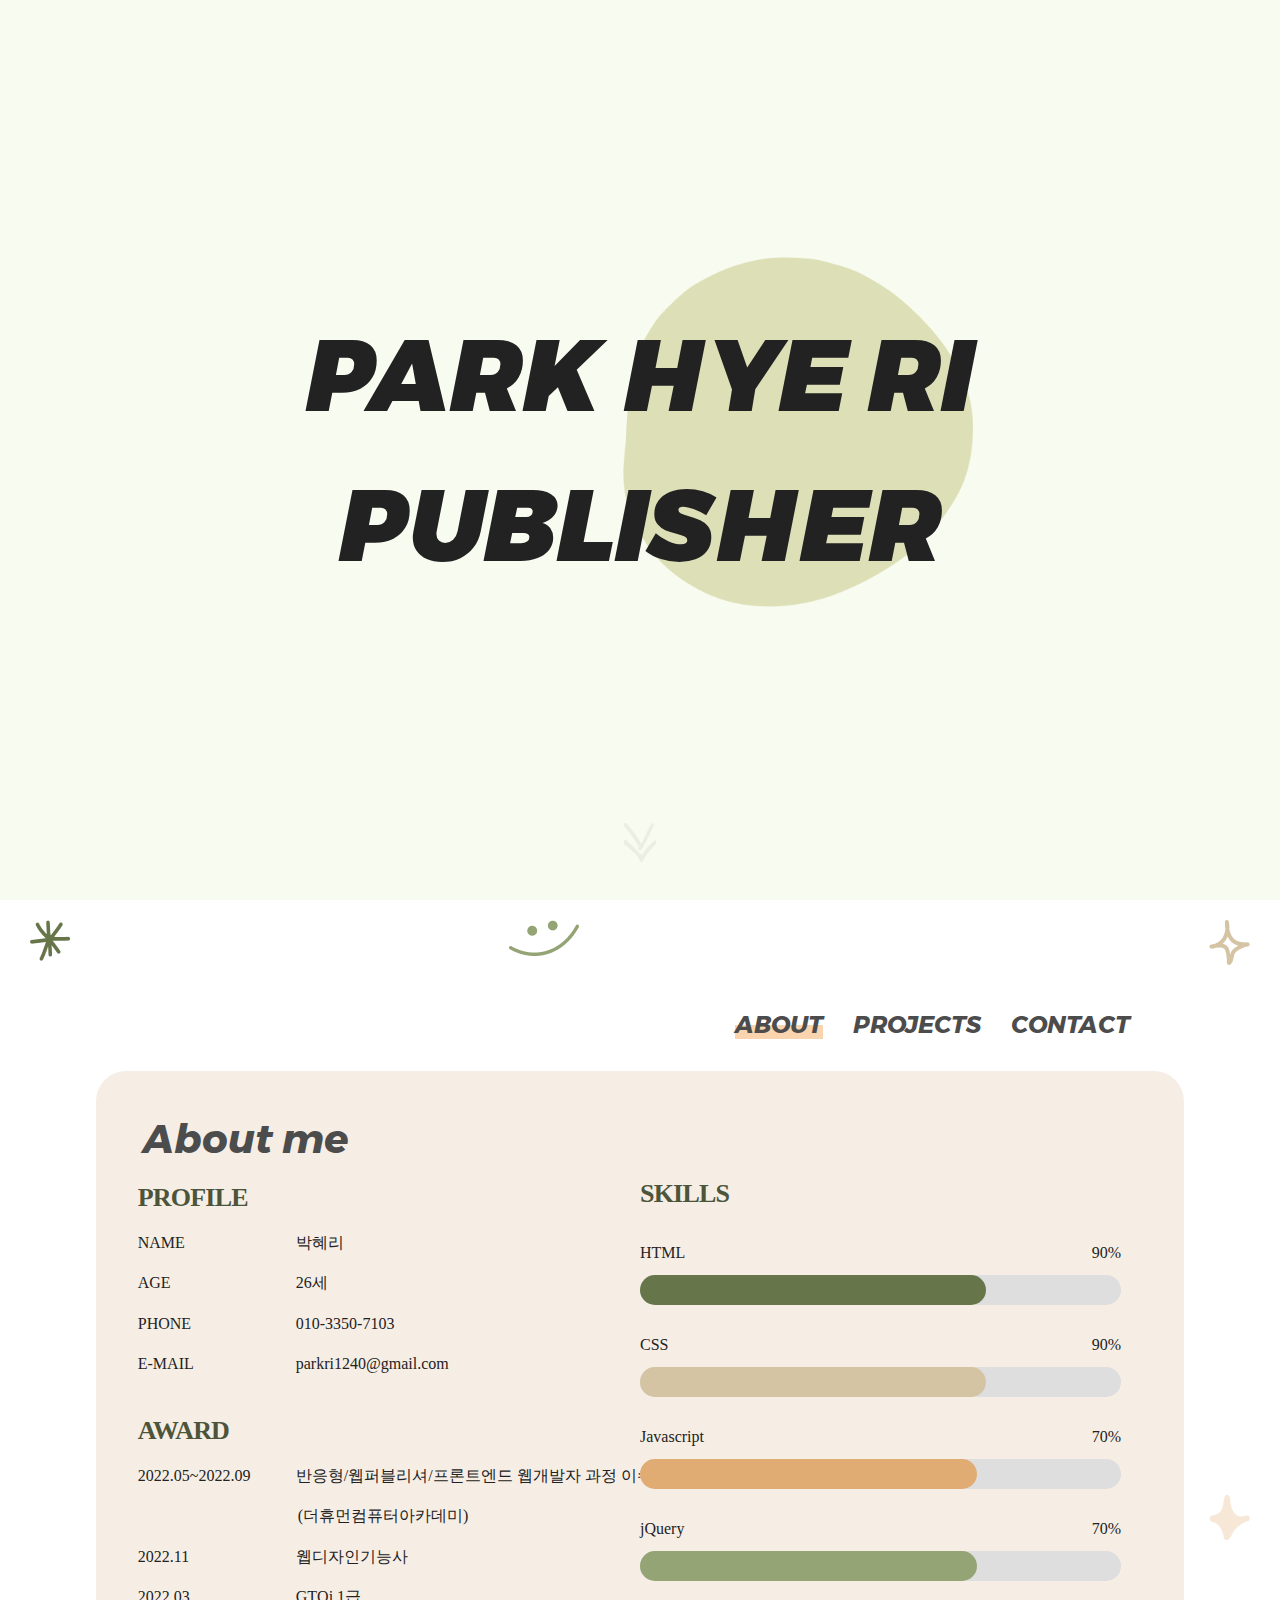
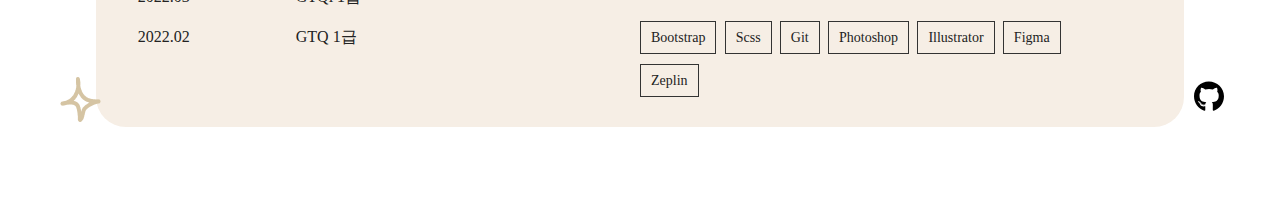
==== commit d812e3f8: "주소 수정" ====
--- a/index.html
+++ b/index.html
@@ -164,7 +164,7 @@
 								<div class="swiper-slide">
 								<img src="./img/p_05.png" alt="투두">
 								<div class="content">
-									<a href="https://helennn2.github.io/momentum_js/" target="_blank">바로가기</a>
+									<a href="https://helennn2.github.io/chrome/" target="_blank">바로가기</a>
 								</div>
 								<h3>크롭 앱</h3>
 								<p>
